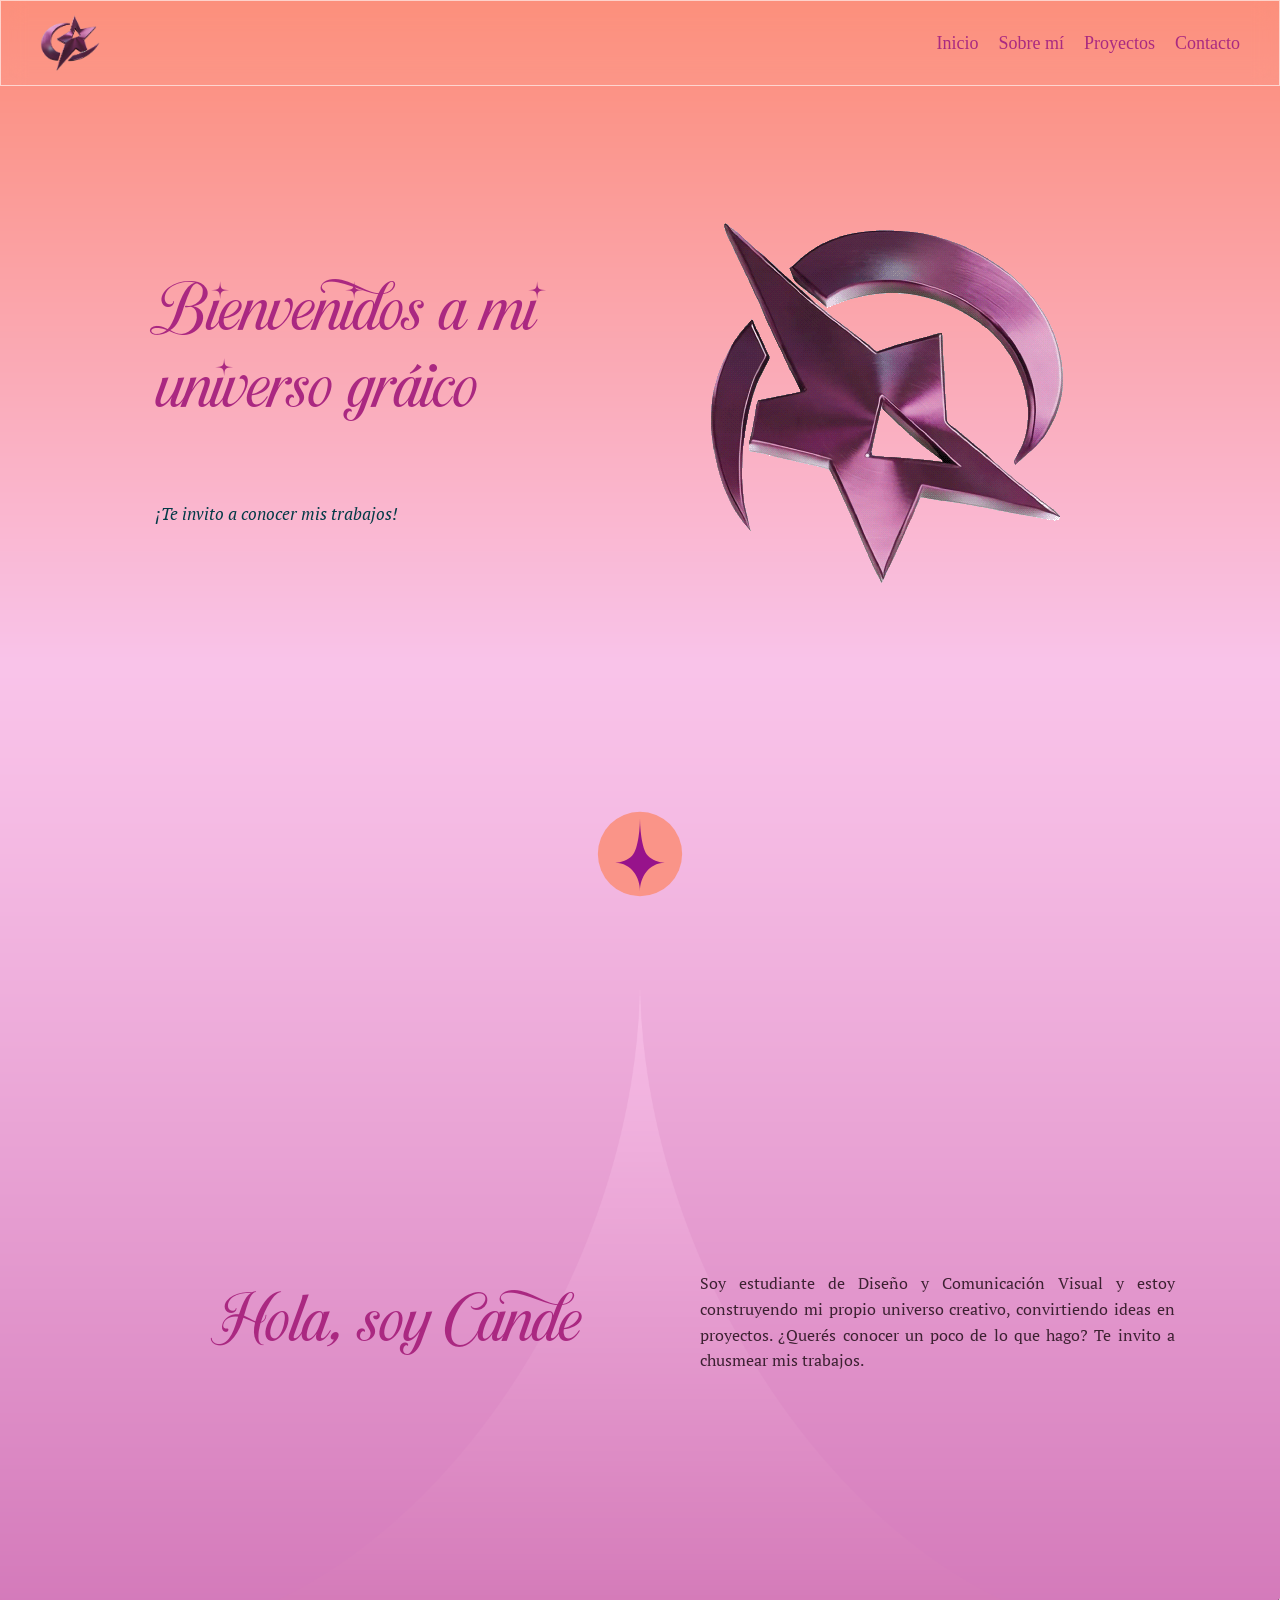
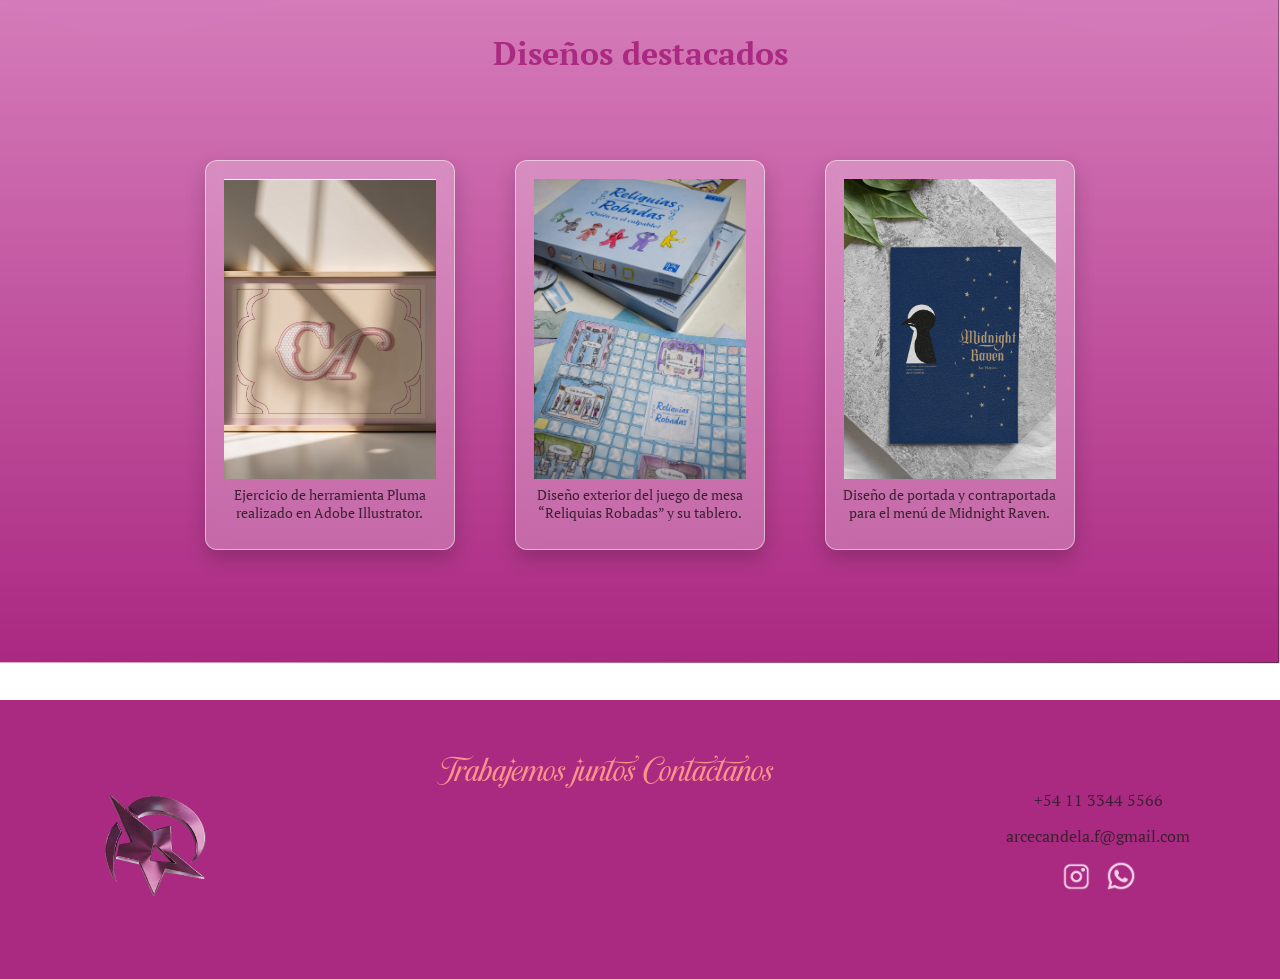
==== index.html @ 1aa8dcd3 "Index terminado, se puso diseños destacado y es a drede que cuando se vea la section de sobre_mi tam" ====
<!DOCTYPE html>
<html lang="es">

<head>
    <meta charset="UTF-8">
    <title>Portfolio | Cande Arce</title>
    <link rel="stylesheet" href="estilos.css">
    <style>
        @import url("https://fonts.googleapis.com/css2?family=PT+Serif:ital,wght@0,400;0,700;1,400;1,700&display=swap");
    </style>
    <link rel="icon" type="image/svg+xml" href="img/favicon.svg">
</head>

<body class="portfolio">
    <header>
        <div class="contenedor">
            <a href="index.html" class="logo">
                <img src="img/logo_metalizado.png" alt="Logo de Cande Arce" width="60px" height="60px">
            </a>

            <nav class="menu">
                <a href="#inicio">Inicio</a>
                <a href="sobre_mi.html">Sobre mí</a>
                <a href="#proyectos">Proyectos</a>
                <a href="#contacto">Contacto</a>
            </nav>
        </div>
    </header>

    <main>
        <section id="inicio">
            <div class="presentacion">
                <div class="texto-presentacion">
                    <h1>Bienvenidos a mi universo gráfico</h1>
                    <h4>¡Te invito a conocer mis trabajos!</h4>
                </div>
                <img src="img/mi_logo.gif" alt="Mi logo animado">
            </div>

            <div class="contenedor-flecha">
                <a href="#sobre-mi" class="enlace-flecha">
                    <img src="img/fecha_para_abajo.svg" alt="Ir a Hola, soy Cande" class="flecha-abajo" width="477px"
                        height="477px">
                </a>
            </div>
        </section>

        <section id="sobre-mi" class="sobre-mi">
            <h1>Hola, soy Cande</h1>
            <p>
                Soy estudiante de Diseño y Comunicación Visual y estoy
                construyendo mi propio universo creativo, convirtiendo
                ideas en proyectos. ¿Querés conocer un poco de lo que
                hago? Te invito a chusmear mis trabajos.
            </p>
        </section>

        <section id="diseño-gráfico">
            <h2>Diseños destacados</h2>

            <div id="contenedor-tarjetas">
                <div class="tarjeta">
                    <div class="tarjeta-contenido">
                        <div class="tarjeta-frente"> <img src="img/trabajo-nodos.png"
                                alt="Trabajo de pluma realizado en Illustrator">
                            <p>Ejercicio de herramienta Pluma realizado en Adobe Illustrator.</p>
                        </div>
                        <div class="tarjeta-dorso"> <img src="img/afiche-tipo2.png" alt="Afiche de Tipografía 2">
                            <p>Afiche desarrollado para la materia Tipografía 2.</p>
                        </div>
                    </div>
                </div>

                <div class="tarjeta">
                    <div class="tarjeta-contenido">
                        <div class="tarjeta-frente"> <img src="img/juego de mesa-afuera.jpeg"
                                alt="Diseño exterior del juego de mesa Reliquias Robadas y su tablero">
                            <p>Diseño exterior del juego de mesa “Reliquias Robadas” y su tablero.</p>
                        </div>
                        <div class="tarjeta-dorso"> <img src="img/juego de mesa-adentro.jpeg"
                                alt="Diseño interior y componentes del juego Reliquias Robadas">
                            <p>Diseño interior y componentes del juego “Reliquias Robadas”.</p>
                        </div>
                    </div>
                </div>

                <div class="tarjeta">
                    <div class="tarjeta-contenido">

                        <div class="tarjeta-frente"> <img src="img/portada-menu.png"
                                alt="Portada y contraportada del menú de Midnight Raven">
                            <p>Diseño de portada y contraportada para el menú de Midnight Raven.</p>
                        </div>
                        <div class="tarjeta-dorso"> <img src="img/contenido-menu.png"
                                alt="Página interior del menú de Midnight Raven">
                            <p>Diseño de página interior para el menú de Midnight Raven.</p>
                        </div>
                    </div>
                </div>
            </div>
        </section>

    </main>

    <footer id="pie-de-pagina">

        <div class="logo-footer">
            <img src="img/mi_logo.gif" alt="Logo de Cande Arce" width="150" height="150">
        </div>

        <div class="titulo-footer">
            <h1>Trabajemos juntos
                Contactanos</h1>
        </div>

        <div class="contacto-footer">
            <p>+54 11 3344 5566</p>
            <p>arcecandela.f@gmail.com</p>

            <div class="redes-footer">
                <img src="img/insta.png" alt="Instagram" width="30" height="30">
                <img src="img/whatsapp.png" alt="WhatsApp" width="30" height="30">
            </div>
        </div>

    </footer>


</body>

</html>
---- estilos.css ----
/*CSS DOCUMENT*/
@charset "UTF-8";

h2 {
    font-family: "PT Serif", serif;
    font-size: 32px;
    font-weight: 700;
    font-style: normal;
    color: #aa2a81;
    text-align: center;
}

h3 {
    font-family: "PT Serif", serif;
    font-size: 24px;
    font-weight: 700;
    font-style: italic;
    color: #FA9488;
    text-align: justify;
}

h4 {
    font-family: "PT Serif", serif;
    font-weight: 400;
    font-style: italic;
    font-size: 17px;
    color: #033a47;
    text-align: justify;
}

p {
    font-family: "PT Serif", serif;
    font-size: 16px;
    font-weight: 400;
    font-style: normal;
    color: #3D2132;
    text-align: justify;
}

li {

    font-family: "PT Serif", serif;
    font-weight: 400;
    font-style: normal;
    font-size: 16px;
    color: #000000;
}

@font-face {
    font-family: "LastChristmas";
    src: url("fuentes/LastChristmas.otf") format("opentype");
    font-weight: 400;
    font-style: normal;
}

h1 {
    color: #AA2881;
    font-family: "LastChristmas", sans-serif;
    font-size: 64px;
    font-style: normal;
    font-weight: 400;
    line-height: normal;
    width: 402px;
    height: 176px;
}

/* =========================================
1. ESTILOS GENERALES
   ========================================= */
/*Se empieza a dar formato al header*/
header {
    position: fixed;
    top: 0;
    left: 0;
    z-index: 1000;

    display: flex;
    justify-content: center;
    align-items: center;
    width: 100%;
    padding: 12px 20px;

    /* Efecto glass */
    backdrop-filter: blur(12px);
    -webkit-backdrop-filter: blur(12px);
    background: #FFFFFF0A;
    border: 1px solid #FFFFFF99;
}

/* Organización del logo y el menú */
header .contenedor {
    display: flex;
    align-items: center;
    justify-content: center;
    gap: 20px;
    width: 100%;
    max-width: 1200px;
    margin: 0 auto;
}

/* Tamaño del logo */
header .logo img {
    display: block;
    object-fit: contain;
}

/* Enlaces del menú */
header .menu {
    display: flex;
    align-items: center;
    gap: 20px;
}

nav {
    display: flex;
    gap: 30px;
}

.menu {
    display: flex;
    gap: 30px;
}

.menu a {
    color: #aa2a81;
    text-decoration: none;
    font-size: 18px;
}

.menu a:hover {
    color: #ffffff;
}

/* Tamaño del logo del encabezado */
.logo img {
    width: 60px;
    height: 60px;
    object-fit: contain;
    display: block;
}

/* Organización del encabezado */
header .contenedor {
    display: flex;
    align-items: center;
    justify-content: space-between;
    width: 100%;
}

/* FOOTER */
#pie-de-pagina {
    display: flex;
    flex-direction: row;
    flex-wrap: wrap;
    justify-content: center;
    align-items: center;
    gap: 182px;
    padding: 30px 40px;
    background-color: #aa2a81;
    box-sizing: border-box;
}

.titulo-footer h1 {
    color: #FA9488;
    text-align: center;
    font-size: 32px;
}

/* LOGO */
.logo-footer {
    display: flex;
    align-items: center;
    justify-content: center;
}

/* TÍTULO Y DERECHOS */
.titulo-footer {
    display: flex;
    flex-direction: column;
    justify-content: center;
    align-items: flex-start;
}

/* CONTACTO */
.contacto-footer {
    display: flex;
    width: 218px;
    flex-direction: column;
    align-items: center;
    gap: 14px;
    margin: 0;
}

.contacto-footer h2,
.contacto-footer p {
    display: flex;
    margin: 0;
}

/* REDES SOCIALES */
.redes-footer {
    display: flex;
    flex-direction: row;
    align-items: center;
    justify-content: center;
    gap: 15px;
}

/* =========================================
ESTILOS DEL CV
   ========================================= */
/*Se empieza a dar formato al main*/
* {
    box-sizing: border-box;
}

html,
body {
    margin: 0;
    padding: 0;
    overflow-x: hidden;
}

body {
    margin: 0;
    background-color: #f9ebeb;

    li {
        list-style: none;
    }

    li::before {
        content: "★ ";
        color: #aa2a81;
    }
}

main {
    display: flex;
    flex-direction: column;
    align-items: center;
    padding-top: 120px;
}

/*sección yo*/
#yo {
    display: flex;
    align-items: center;
    justify-content: center;
    gap: 40px;
    width: 100%;
    max-width: 900px;
    margin: 0 auto;
    padding: 30px;
    box-sizing: border-box;
    flex-wrap: wrap;
}

#yo img {
    max-width: 100%;
    height: auto;
    object-fit: cover;
}

#yo article {
    flex: 1 1 400px;
    max-width: 500px;
}

/*sección fila*/
#formacion p {
    margin-left: 30px;
}

.fila {
    display: flex;
    flex-wrap: wrap;
    justify-content: center;
    align-items: flex-start;
    gap: 60px;
    width: 100%;
    max-width: 900px;
    margin: 0 auto;
    padding: 20px 20px 20px 60px;
    box-sizing: border-box;
}

.fila section {
    width: 100%;
    max-width: 500px;
    flex: 1 1 350px;
}


/* =========================================
ESTILOS DEL INDEX
   ========================================= */

/* Fondo exclusivo del index */
body.portfolio {
    background-image: url("img/fondo_degradado.png");
    background-size: 100% auto;
    background-position: top center;
    background-repeat: no-repeat;
    background-attachment: scroll;
}

/* Como se organiza la presentación */
body.portfolio .presentacion {
    display: flex;
    align-items: center;
    justify-content: center;
    gap: 40px;
}

/* FLECHA HACIA ABAJO */
body.portfolio .contenedor-flecha {
    display: flex;
    justify-content: center;
    align-items: center;
    margin-top: 160px;
    margin-bottom: 40px;
}

body.portfolio .flecha-abajo {
    display: flex;
    width: 92px;
    height: 92px;
    object-fit: contain;
    transition: transform 0.3s ease;
}

body.portfolio .enlace-flecha:hover .flecha-abajo {
    transform: scale(1.2);
}

/* DESPLAZAMIENTO SUAVE */
html {
    scroll-behavior: smooth;
}

/* SEGUNDA SECCIÓN: SOBRE MÍ */
body.portfolio .sobre-mi {
    display: flex;
    width: 100%;
    max-width: 1110px;
    min-height: 85vh;
    box-sizing: border-box;
    flex-direction: row;
    justify-content: center;
    align-items: center;
    gap: 120px;
    padding: 40px 20px;
    margin: 0 auto;
}

/* TÍTULO DE LA SEGUNDA SECCIÓN */
body.portfolio .sobre-mi h1 {
    display: flex;
    width: 100%;
    height: auto;
    justify-content: flex-end;
    margin: 0;
    text-align: right;
}

/* TEXTO DE LA SEGUNDA SECCIÓN */
body.portfolio .sobre-mi p {
    display: flex;
    width: 100%;
    max-width: 600px;
    margin: 0;
    line-height: 1.6;
}


/* SECCIÓN DISEÑO GRÁFICO */
#diseño-gráfico {
    display: flex;
    flex-direction: column;
    align-items: center;
    gap: 20px;
    padding: 0 30px 30px;
    margin-top: -100px;
}

/* contenedor de tarjetas */
#contenedor-tarjetas {
    display: flex;
    justify-content: center;
    gap: 60px;
    padding: 20px;
    margin-bottom: 100px;
}

/* tarjeta */
.tarjeta {
    flex: none;
    width: 250px;
    height: 390px;
    perspective: 1000px;
    margin-top: 20px;
}

/* contenido y giro */
.tarjeta-contenido {
    position: relative;
    width: 100%;
    height: 100%;
    transition: transform 0.6s;
    transform-style: preserve-3d;
}

.tarjeta:hover .tarjeta-contenido {
    transform: rotateY(180deg) scale(1.1);
}

/* frente y dorso */
.tarjeta-frente,
.tarjeta-dorso {
    position: absolute;
    width: 100%;
    height: 100%;
    display: flex;
    flex-direction: column;
    align-items: center;
    padding: 18px;
    box-sizing: border-box;
    background: #FFFFFF40;
    backdrop-filter: blur(10px);
    -webkit-backdrop-filter: blur(10px);
    border: 1px solid #FFFFFF80;
    backface-visibility: hidden;
    box-shadow: 0 8px 20px rgba(0, 0, 0, 0.20);
    border-radius: 12px;
}

.tarjeta-dorso {
    transform: rotateY(180deg);
}

/* imágenes de los trabajos */
.tarjeta-frente img,
.tarjeta-dorso img {
    display: block;
    width: 100%;
    height: 300px;
    object-fit: cover;
}

/* epígrafes */
.tarjeta-frente p,
.tarjeta-dorso p {
    position: absolute;
    bottom: 18px;
    left: 5%;
    display: flex;
    align-items: center;
    justify-content: center;
    width: 90%;
    height: 54px;
    margin: 0;
    text-align: center;
    font-size: 14px;
    line-height: 1.3;
}
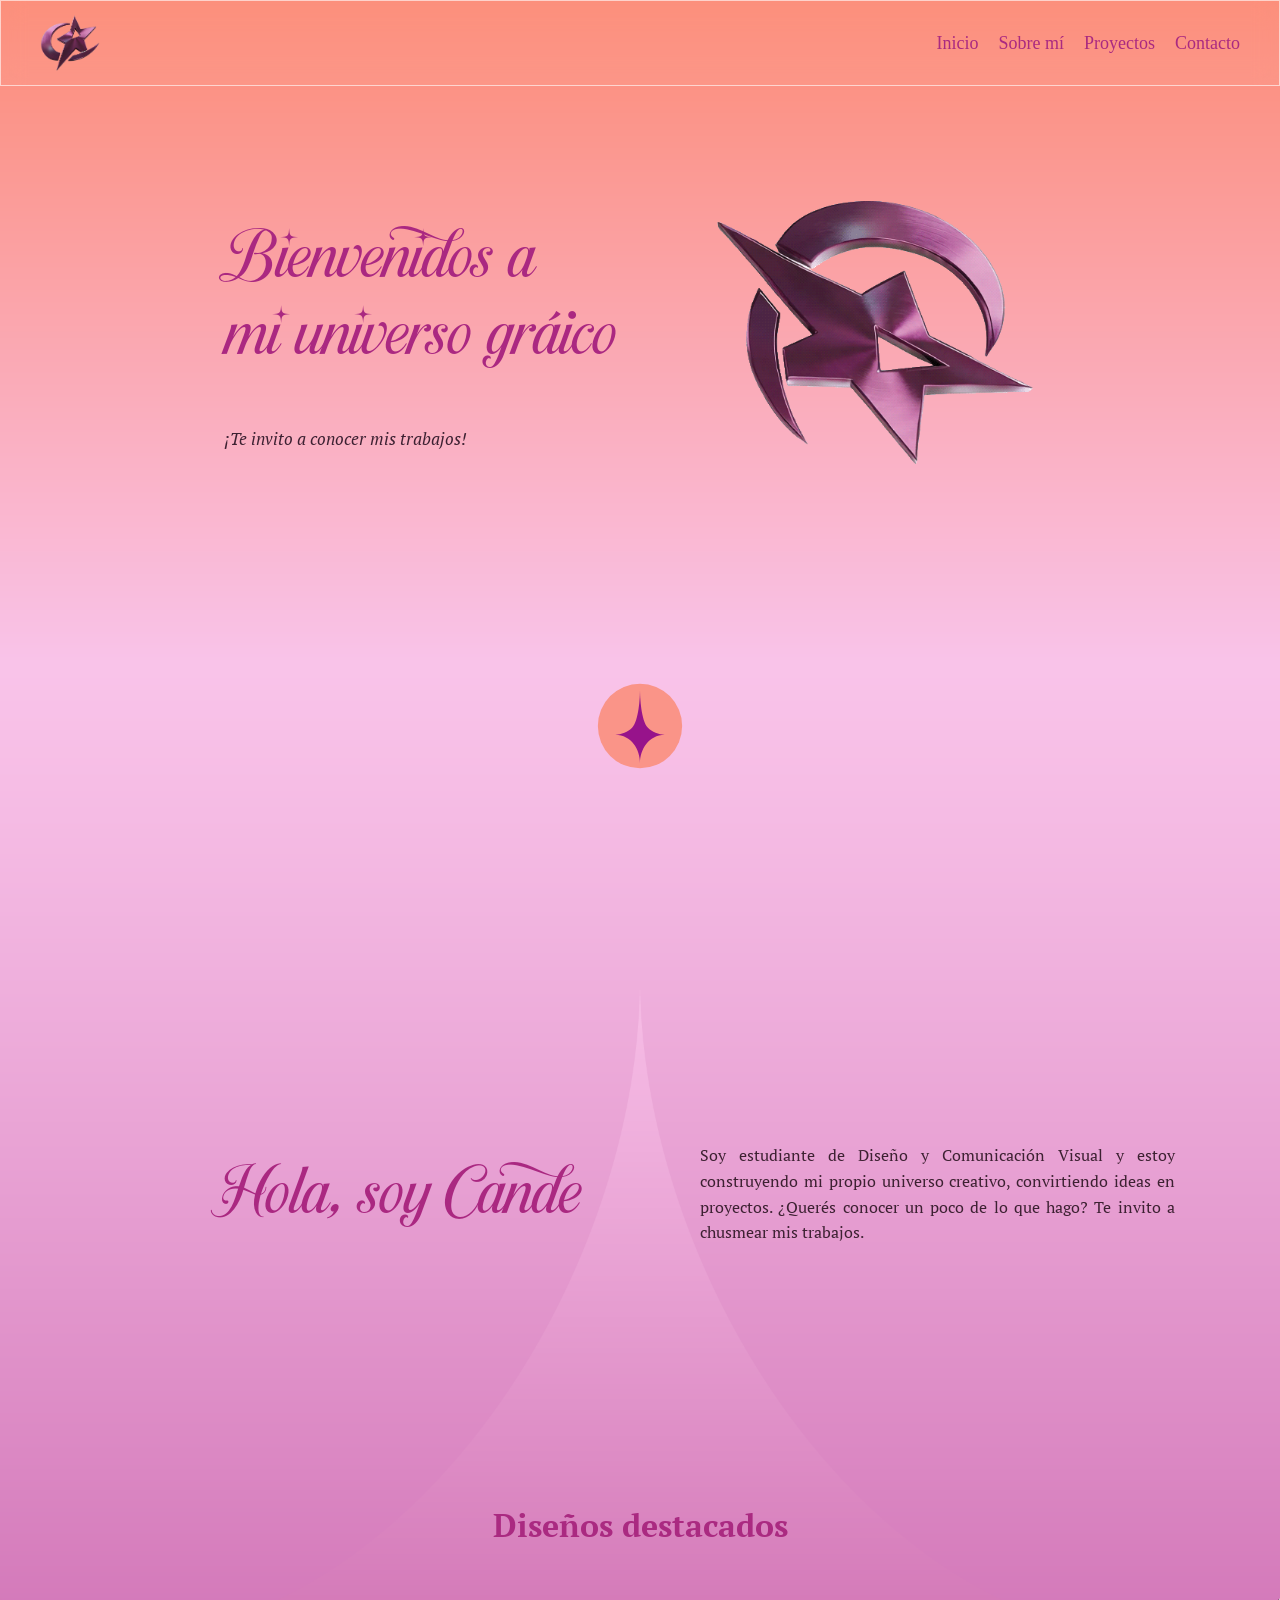
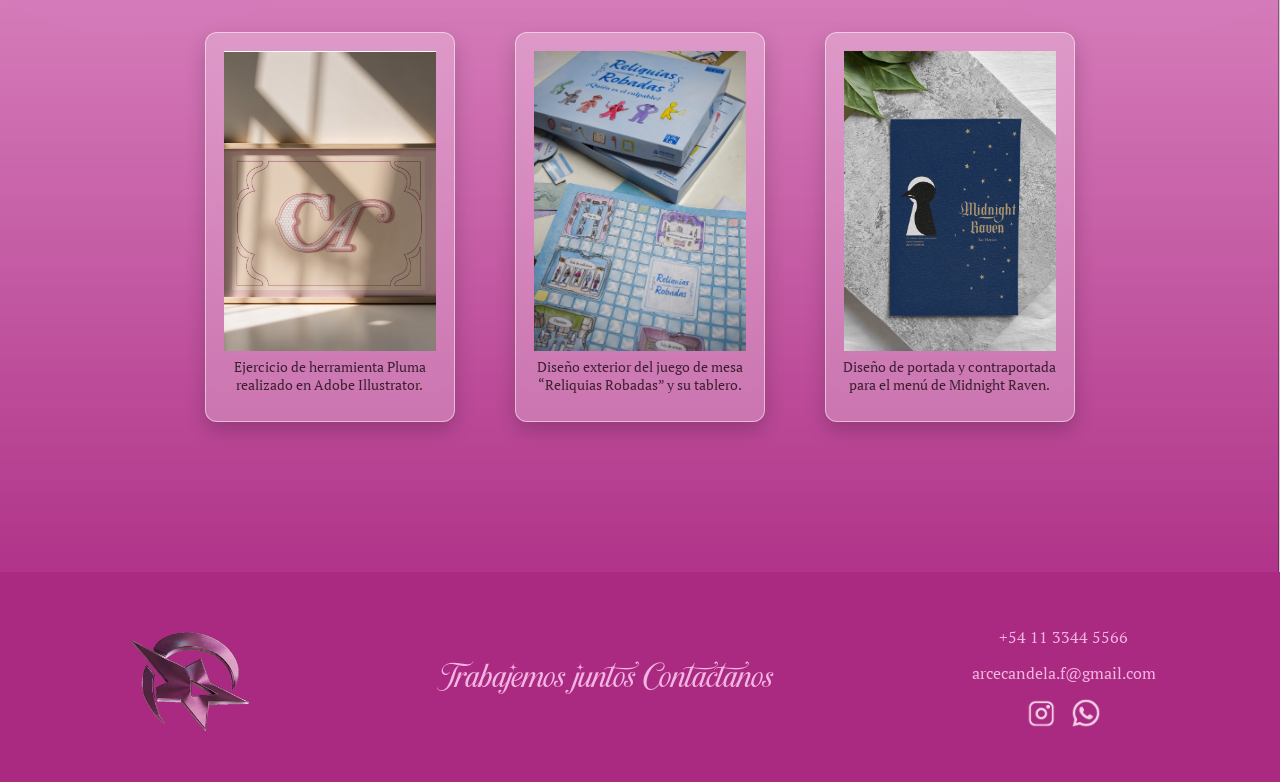
==== commit 6e96e732: "reacomode el codigo, cambie un poco el footer, cambie totalmente el html de sobre mi, comenzando a h" ====
--- a/index.html
+++ b/index.html
@@ -14,16 +14,18 @@
 <body class="portfolio">
     <header>
         <div class="contenedor">
-            <a href="index.html" class="logo">
-                <img src="img/logo_metalizado.png" alt="Logo de Cande Arce" width="60px" height="60px">
+
+            <a href="index.html#inicio" class="logo">
+                <img src="img/logo_metalizado.png" alt="Logo de Cande Arce" width="60" height="60">
             </a>
 
             <nav class="menu">
-                <a href="#inicio">Inicio</a>
+                <a href="index.html#inicio">Inicio</a>
                 <a href="sobre_mi.html">Sobre mí</a>
-                <a href="#proyectos">Proyectos</a>
-                <a href="#contacto">Contacto</a>
+                <a href="proyectos.html">Proyectos</a>
+                <a href="index.html#contacto">Contacto</a>
             </nav>
+
         </div>
     </header>
 
@@ -31,7 +33,7 @@
         <section id="inicio">
             <div class="presentacion">
                 <div class="texto-presentacion">
-                    <h1>Bienvenidos a mi universo gráfico</h1>
+                    <h1>Bienvenidos a<br>mi universo gráfico</h1>
                     <h4>¡Te invito a conocer mis trabajos!</h4>
                 </div>
                 <img src="img/mi_logo.gif" alt="Mi logo animado">
--- a/estilos.css
+++ b/estilos.css
@@ -15,7 +15,7 @@
     font-size: 24px;
     font-weight: 700;
     font-style: italic;
-    color: #FA9488;
+    color: #aa2a81;
     text-align: justify;
 }
 
@@ -24,7 +24,7 @@
     font-weight: 400;
     font-style: italic;
     font-size: 17px;
-    color: #033a47;
+    color: #3D2132;
     text-align: justify;
 }
 
@@ -60,8 +60,6 @@
     font-style: normal;
     font-weight: 400;
     line-height: normal;
-    width: 402px;
-    height: 176px;
 }
 
 /* =========================================
@@ -161,11 +159,15 @@
 }
 
 .titulo-footer h1 {
-    color: #FA9488;
+    color: #F3B5E1;
     text-align: center;
     font-size: 32px;
 }
 
+.contacto-footer p {
+    color: #F3B5E1;
+}
+
 /* LOGO */
 .logo-footer {
     display: flex;
@@ -207,8 +209,18 @@
 }
 
 /* =========================================
-ESTILOS DEL CV
+ESTILOS DEL SOBRE MI
    ========================================= */
+
+/* Fondo exclusivo del sobre mi */
+body.sobre-mi {
+    background-image: url("img/fondo_sobre_mi.png");
+    background-size: 100% auto;
+    background-position: top center;
+    background-repeat: no-repeat;
+    background-attachment: scroll;
+}
+
 /*Se empieza a dar formato al main*/
 * {
     box-sizing: border-box;
@@ -244,16 +256,9 @@
 
 /*sección yo*/
 #yo {
-    display: flex;
-    align-items: center;
-    justify-content: center;
-    gap: 40px;
-    width: 100%;
-    max-width: 900px;
-    margin: 0 auto;
-    padding: 30px;
-    box-sizing: border-box;
-    flex-wrap: wrap;
+    display: inline-flex;
+    align-items: center;
+    gap: 67px;
 }
 
 #yo img {
@@ -262,33 +267,215 @@
     object-fit: cover;
 }
 
-#yo article {
-    flex: 1 1 400px;
-    max-width: 500px;
-}
-
-/*sección fila*/
-#formacion p {
-    margin-left: 30px;
-}
-
-.fila {
+.presentacion {
+    display: flex;
+    width: 524px;
+    flex-direction: column;
+    align-items: flex-start;
+}
+
+/*SECCIÓN CUADRADOS*/
+
+
+/* CONTENEDOR DE LOS CUADRADOS */
+
+.grilla-cv {
     display: flex;
     flex-wrap: wrap;
-    justify-content: center;
-    align-items: flex-start;
-    gap: 60px;
-    width: 100%;
-    max-width: 900px;
-    margin: 0 auto;
-    padding: 20px 20px 20px 60px;
-    box-sizing: border-box;
-}
-
-.fila section {
-    width: 100%;
-    max-width: 500px;
-    flex: 1 1 350px;
+    gap: 26px 52px;
+    width: 926px;
+    max-width: 100%;
+    margin: 190px auto 0;
+    box-sizing: border-box;
+
+}
+
+/* CUATRO CUADRADOS */
+
+#cuadrado-1,
+#cuadrado-2,
+#cuadrado-3,
+#cuadrado-4 {
+    display: flex;
+    flex-direction: column;
+    flex: 0 0 437px;
+    height: 280px;
+    box-sizing: border-box;
+    overflow: hidden;
+    background: #FFFFFF0A;
+    backdrop-filter: blur(12px);
+    -webkit-backdrop-filter: blur(12px);
+    border: 1px solid #FFFFFF99;
+    border-radius: 12px;
+    padding: 22px 21px;
+    align-items: center;
+    justify-content: center;
+}
+
+
+/* DIFERENCIAS DEL CUADRADO 1 */
+
+#cuadrado-1 {
+    padding: 22px 45px 23px 21px;
+    align-items: flex-start;
+    gap: 10px;
+    border-radius: 20px;
+}
+
+/* FORMACIÓN */
+
+.formacion {
+    display: flex;
+    width: 100%;
+    flex-direction: column;
+    align-items: flex-start;
+    gap: 19px;
+}
+
+.texto-formacion {
+    display: flex;
+    flex-direction: column;
+    align-items: flex-start;
+    gap: 23px;
+    align-self: stretch;
+}
+
+.colegio {
+    display: flex;
+    flex-direction: column;
+    align-items: flex-start;
+    gap: 14px;
+    align-self: stretch;
+}
+
+.detalle-colegio {
+    display: flex;
+    padding: 0 20px;
+    flex-direction: column;
+    align-items: flex-start;
+    gap: 14px;
+    align-self: stretch;
+}
+
+.universidad {
+    width: 100%;
+}
+
+.detalle-universidad {
+    display: flex;
+    width: 100%;
+    flex-direction: column;
+    align-items: flex-start;
+    gap: 14px;
+}
+
+/* CONTROL DE ESPACIOS Y TEXTOS PARA TODOS */
+
+#cuadrado-1 h3,
+#cuadrado-1 h4,
+#cuadrado-1 p,
+#cuadrado-2 h3,
+#cuadrado-2 h4,
+#cuadrado-2 p,
+#cuadrado-3 h3,
+#cuadrado-3 h4,
+#cuadrado-3 p,
+#cuadrado-3 ul,
+#cuadrado-3 li,
+#cuadrado-4 h3,
+#cuadrado-4 h4,
+#cuadrado-4 p,
+#cuadrado-4 ul,
+#cuadrado-4 li {
+    margin: 0;
+    padding: 0;
+}
+
+/* TÍTULOS */
+
+#cuadrado-2 h3,
+#cuadrado-3 h3,
+#cuadrado-4 h3 {
+    margin-bottom: 12px;
+}
+
+/* SUBTÍTULOS */
+
+#cuadrado-3 h4,
+#cuadrado-4 h4 {
+    margin-bottom: 8px;
+    font-size: 0.95rem;
+}
+
+/* LISTAS */
+
+#cuadrado-3 ul,
+#cuadrado-4 ul {
+    padding-left: 18px;
+}
+
+#cuadrado-3 li,
+#cuadrado-4 li {
+    margin-bottom: 5px;
+    font-size: 0.88rem;
+    line-height: 1.3;
+}
+
+
+
+/* SECCIÓN DE HOBBIES */
+body.sobre-mi #hobbies h3 {
+    text-align: center;
+}
+body.sobre-mi #hobbies {
+    width: 100%;
+    max-width: 1100px;
+    padding: 0 20px;
+    box-sizing: border-box; 
+    margin-top: 150px;
+    margin-bottom: 200px;
+}
+
+body.sobre-mi #hobbies .contenedor-hobbies {
+    display: flex;
+    flex-direction: row;
+    justify-content: center;
+    align-items: stretch;
+    gap: 40px;
+    flex-wrap: wrap;
+}
+
+body.sobre-mi #hobbies .lectura,
+body.sobre-mi #hobbies .musica,
+body.sobre-mi #hobbies .cine {
+    display: flex;
+    flex-direction: column;
+    align-items: center;
+    justify-content: center;
+    gap: 15px;
+    width: 250px;
+    min-height: 220px;
+    padding: 20px;
+    box-sizing: border-box;
+    background: rgba(255, 255, 255, 0.10);
+    border: 1px solid rgba(255, 255, 255, 0.5);
+    border-radius: 15px;
+    box-shadow: 0 8px 20px rgba(0, 0, 0, 0.10);
+    padding: 20px;
+}
+
+
+body.sobre-mi #hobbies p {
+    margin: 0;
+    text-align: center;
+}
+
+body.sobre-mi #hobbies iframe {
+    display: block;
+    width: 100%;
+    border: none;
+    border-radius: 12px;
+    box-sizing: border-box;
 }
 
 
@@ -306,12 +493,26 @@
 }
 
 /* Como se organiza la presentación */
+
 body.portfolio .presentacion {
     display: flex;
+    flex-direction: row;
     align-items: center;
     justify-content: center;
     gap: 40px;
-}
+    width: 100%;
+}
+
+body.portfolio .texto-presentacion {
+    flex: 0 1 auto;
+}
+
+body.portfolio .presentacion img {
+    width: 400px;
+    height: auto;
+    flex: 0 0 auto;
+}
+
 
 /* FLECHA HACIA ABAJO */
 body.portfolio .contenedor-flecha {
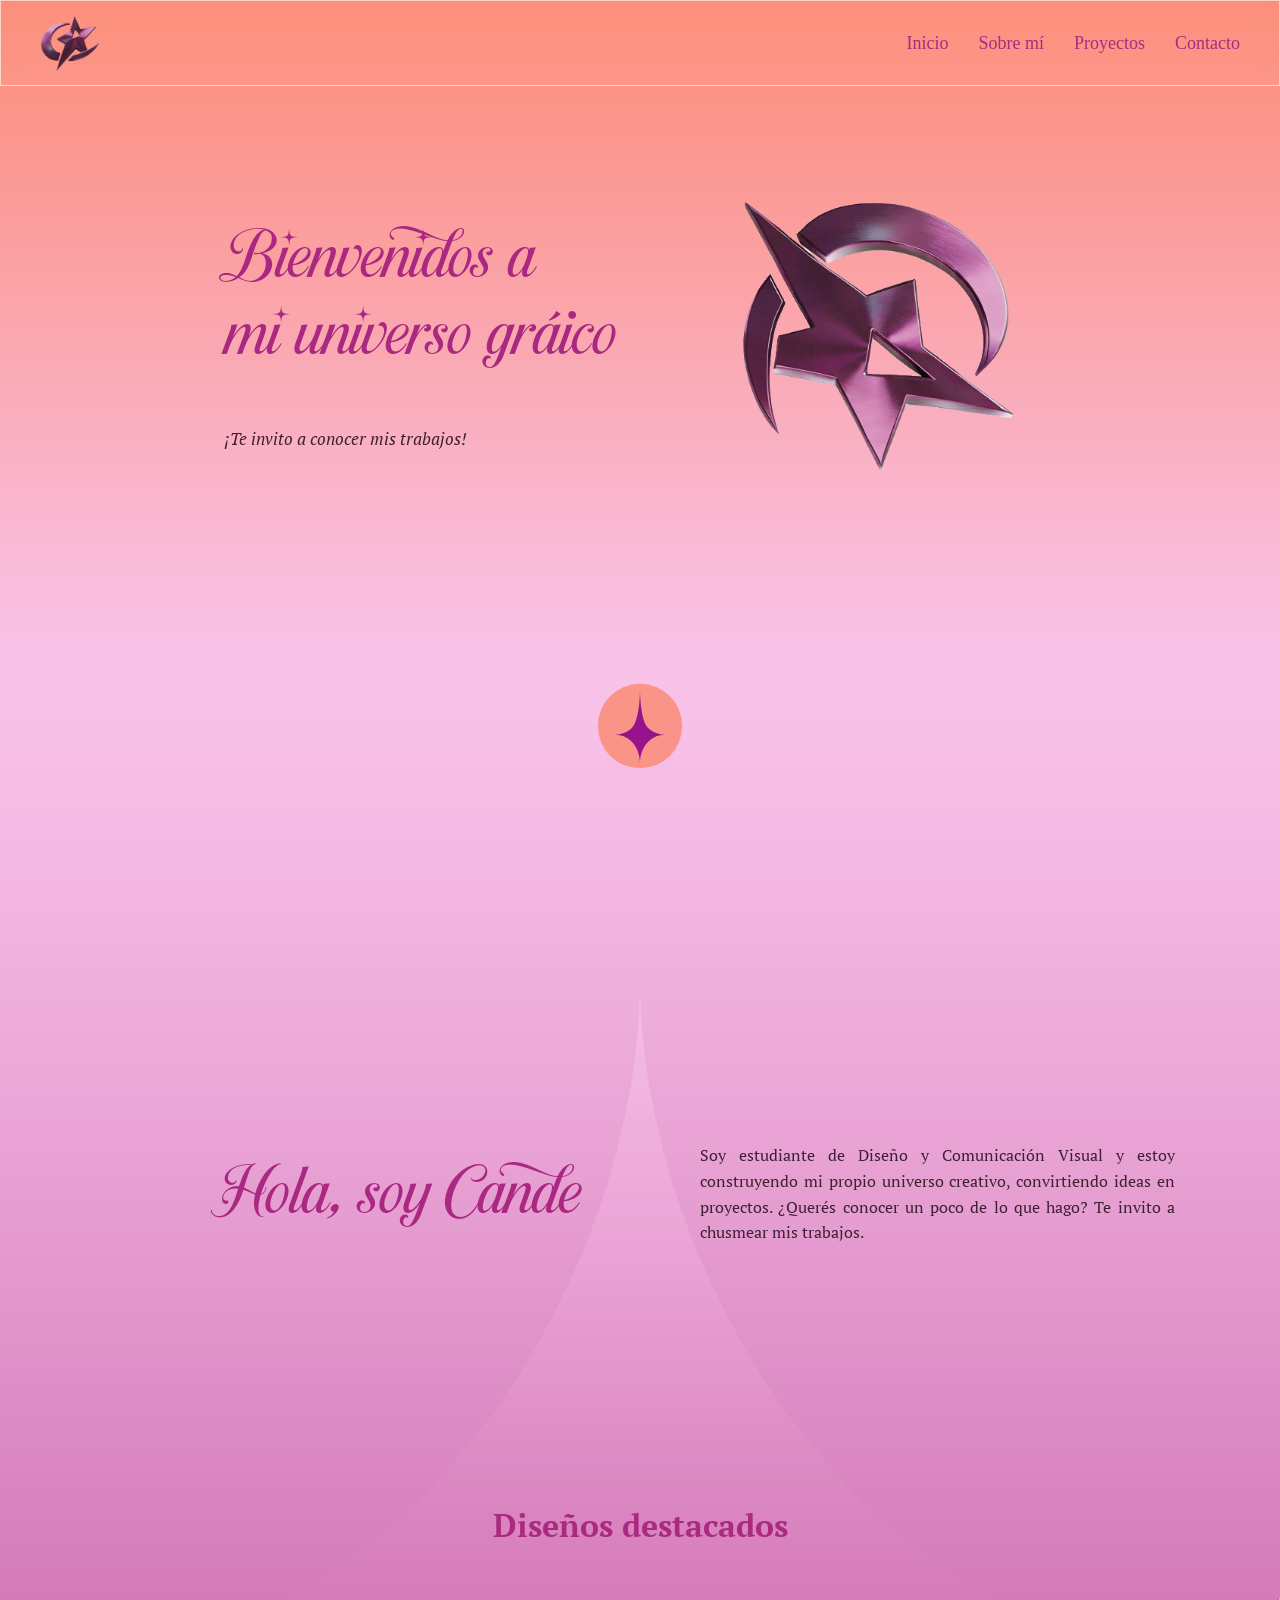
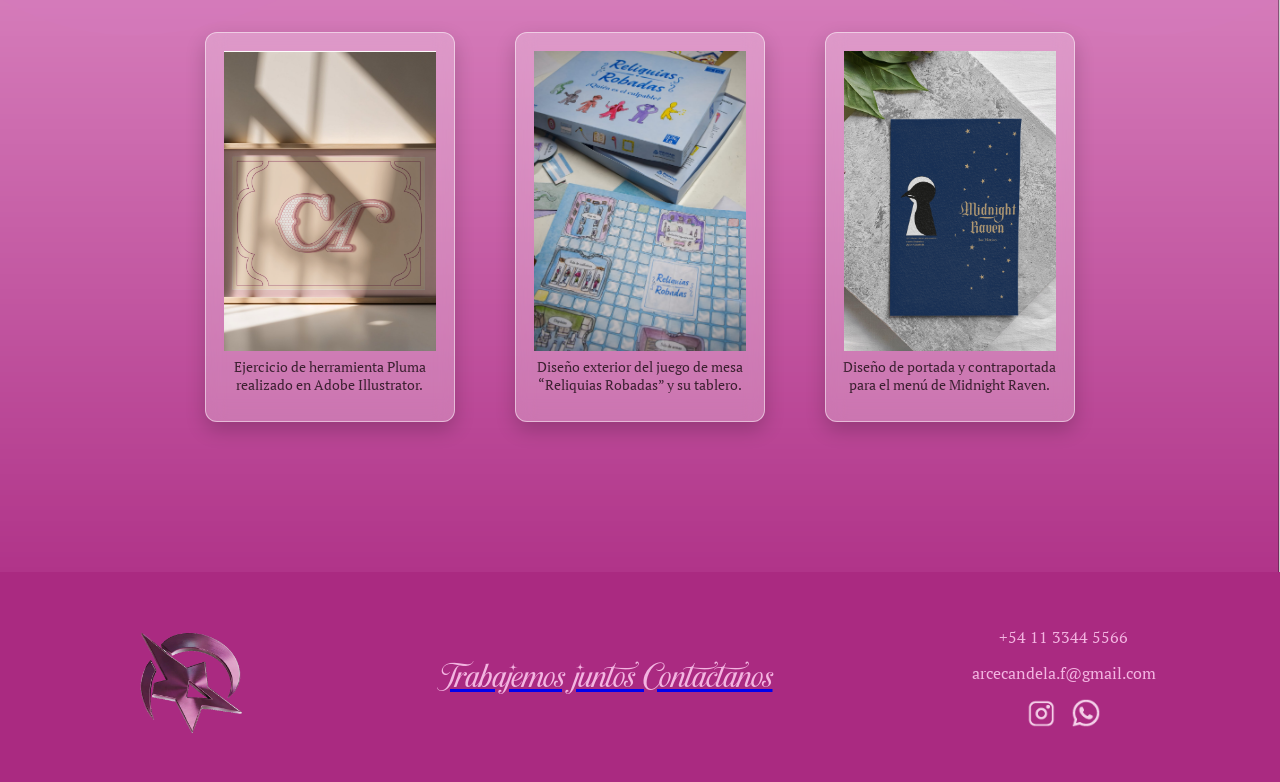
==== commit d17dc4d4: "Cree contactos.html, en general ya esta listo, solo me faltaria ver un tema de los textos. Lo ultimo" ====
--- a/index.html
+++ b/index.html
@@ -23,7 +23,7 @@
                 <a href="index.html#inicio">Inicio</a>
                 <a href="sobre_mi.html">Sobre mí</a>
                 <a href="proyectos.html">Proyectos</a>
-                <a href="index.html#contacto">Contacto</a>
+                <a href="contacto.html">Contacto</a>
             </nav>
 
         </div>
@@ -111,8 +111,12 @@
         </div>
 
         <div class="titulo-footer">
-            <h1>Trabajemos juntos
-                Contactanos</h1>
+            <a href="contacto.html">
+                <h1>
+                    Trabajemos juntos
+                    Contactanos
+                </h1>
+            </a>
         </div>
 
         <div class="contacto-footer">
--- a/estilos.css
+++ b/estilos.css
@@ -89,33 +89,30 @@
 header .contenedor {
     display: flex;
     align-items: center;
-    justify-content: center;
+    justify-content: space-between;
     gap: 20px;
     width: 100%;
     max-width: 1200px;
     margin: 0 auto;
 }
 
+nav {
+    display: flex;
+    gap: 30px;
+}
+
 /* Tamaño del logo */
-header .logo img {
+.logo img {
     display: block;
+    width: 60px;
+    height: 60px;
     object-fit: contain;
 }
 
 /* Enlaces del menú */
-header .menu {
-    display: flex;
-    align-items: center;
-    gap: 20px;
-}
-
-nav {
-    display: flex;
-    gap: 30px;
-}
-
 .menu {
     display: flex;
+    align-items: center;
     gap: 30px;
 }
 
@@ -127,14 +124,6 @@
 
 .menu a:hover {
     color: #ffffff;
-}
-
-/* Tamaño del logo del encabezado */
-.logo img {
-    width: 60px;
-    height: 60px;
-    object-fit: contain;
-    display: block;
 }
 
 /* Organización del encabezado */
@@ -234,21 +223,25 @@
 }
 
 body {
-    margin: 0;
     background-color: #f9ebeb;
-
-    li {
-        list-style: none;
-    }
-
-    li::before {
-        content: "★ ";
-        color: #aa2a81;
-    }
+    min-height: 100vh;
+    display: flex;
+    flex-direction: column;
+}
+
+/* Estilos de las listas */
+li {
+    list-style: none;
+}
+
+li::before {
+    content: "★ ";
+    color: #aa2a81;
 }
 
 main {
     display: flex;
+    flex: 1;
     flex-direction: column;
     align-items: center;
     padding-top: 120px;
@@ -427,11 +420,12 @@
 body.sobre-mi #hobbies h3 {
     text-align: center;
 }
+
 body.sobre-mi #hobbies {
     width: 100%;
     max-width: 1100px;
     padding: 0 20px;
-    box-sizing: border-box; 
+    box-sizing: border-box;
     margin-top: 150px;
     margin-bottom: 200px;
 }
@@ -461,7 +455,6 @@
     border: 1px solid rgba(255, 255, 255, 0.5);
     border-radius: 15px;
     box-shadow: 0 8px 20px rgba(0, 0, 0, 0.10);
-    padding: 20px;
 }
 
 
@@ -664,4 +657,191 @@
     text-align: center;
     font-size: 14px;
     line-height: 1.3;
+}
+
+/* =========================================
+ESTILOS DEL CONTACTO
+   ========================================= */
+body.contacto {
+    background-image: url("img/fondo_contacto.png");
+    background-size: 100% auto;
+    background-position: top center;
+    background-repeat: no-repeat;
+    background-attachment: scroll;
+}
+
+#bienvenida {
+    display: inline-flex;
+    flex-direction: column;
+    align-items: flex-start;
+    width: 579px;
+}
+
+
+
+/* CONTENEDOR PRINCIPAL */
+main#contacto {
+    display: flex;
+    flex-direction: row;
+    justify-content: center;
+    align-items: center;
+    gap: 50px;
+
+    max-width: 1200px;
+    margin: 0 auto;
+    padding: 150px 60px;
+    box-sizing: border-box;
+}
+
+/* SECCIÓN DE BIENVENIDA */
+#bienvenida {
+    display: flex;
+    flex-direction: column;
+    justify-content: center;
+    flex: 1;
+    max-width: 500px;
+}
+
+/* SECCIÓN DEL FORMULARIO */
+#contacto #formulario {
+    display: flex;
+    flex-direction: column;
+    flex: 1;
+    min-width: 0;
+}
+
+/* ADAPTACIÓN A PANTALLAS CHICAS */
+@media (max-width: 800px) {
+    main#contacto {
+        flex-direction: column;
+        gap: 30px;
+    }
+
+    #bienvenida,
+    #contacto #formulario {
+        width: 100%;
+        max-width: 524px;
+    }
+}
+
+/* FORMULARIO */
+
+/* CONTENEDOR DEL FORMULARIO */
+#formulario {
+    display: flex;
+    justify-content: center;
+    width: 100%;
+}
+
+/* CAJA DEL FORMULARIO */
+#formulario form {
+    display: flex;
+    flex-direction: column;
+    align-items: flex-start;
+    gap: 15px;
+
+    width: 524px;
+    max-width: 100%;
+    height: 616px;
+    padding: 30px;
+    box-sizing: border-box;
+
+    background: #FFFFFF40;
+    backdrop-filter: blur(10px);
+    -webkit-backdrop-filter: blur(10px);
+    border: 1px solid #FFFFFF80;
+    box-shadow: 0 8px 20px rgba(0, 0, 0, 0.20);
+    border-radius: 12px;
+}
+
+/* ETIQUETAS */
+#formulario label {
+    font-family: "PT Serif", serif;
+    color: #3D2132;
+    font-size: 17px;
+}
+
+/* CAMPOS DE TEXTO */
+#formulario input[type="text"],
+#formulario input[type="email"] {
+    display: flex;
+    width: 100%;
+    padding: 12px;
+    box-sizing: border-box;
+
+    background: rgba(255, 255, 255, 0.55);
+    border: 1px solid rgba(170, 42, 129, 0.35);
+    border-radius: 8px;
+
+    font-family: "PT Serif", serif;
+}
+
+#formulario .campo-mensaje,
+#formulario .campo-archivo {
+    display: flex;
+    flex-direction: column;
+    align-items: flex-start;
+    flex: 1;
+    width: 50%;
+    min-width: 0;
+    gap: 10px;
+}
+
+/* MENSAJE Y ARCHIVO UNO AL LADO DEL OTRO */
+#formulario .mensaje-archivo {
+    display: flex;
+    flex-direction: row;
+    align-items: flex-start;
+    gap: 15px;
+    width: 100%;
+}
+
+
+/* ÁREA PARA ESCRIBIR EL MENSAJE */
+#formulario textarea {
+    display: flex;
+    width: 100%;
+    min-height: 150px;
+    padding: 12px;
+    box-sizing: border-box;
+
+    background: rgba(255, 255, 255, 0.55);
+    border: 1px solid rgba(170, 42, 129, 0.35);
+    border-radius: 8px;
+
+    font-family: "PT Serif", serif;
+    font-size: 15px;
+    color: #3D2132;
+    resize: vertical;
+}
+
+/* BOTÓN PARA ADJUNTAR ARCHIVO */
+#formulario input[type="file"] {
+    display: flex;
+    width: 100%;
+    max-width: 100%;
+    font-family: "PT Serif", serif;
+    font-size: 12px;
+}
+
+/* BOTÓN ENVIAR */
+#formulario input[type="submit"] {
+    display: flex;
+    align-self: Center;
+    padding: 12px 30px;
+
+    border: none;
+    border-radius: 25px;
+    background: #FA9488;
+    color: #aa2a81;
+
+    font-family: "PT Serif", serif;
+    font-size: 16px;
+    cursor: pointer;
+    transition: background 0.3s ease;
+}
+
+/* EFECTO AL PASAR EL CURSOR */
+#formulario input[type="submit"]:hover {
+    background: #aa2a81;
 }
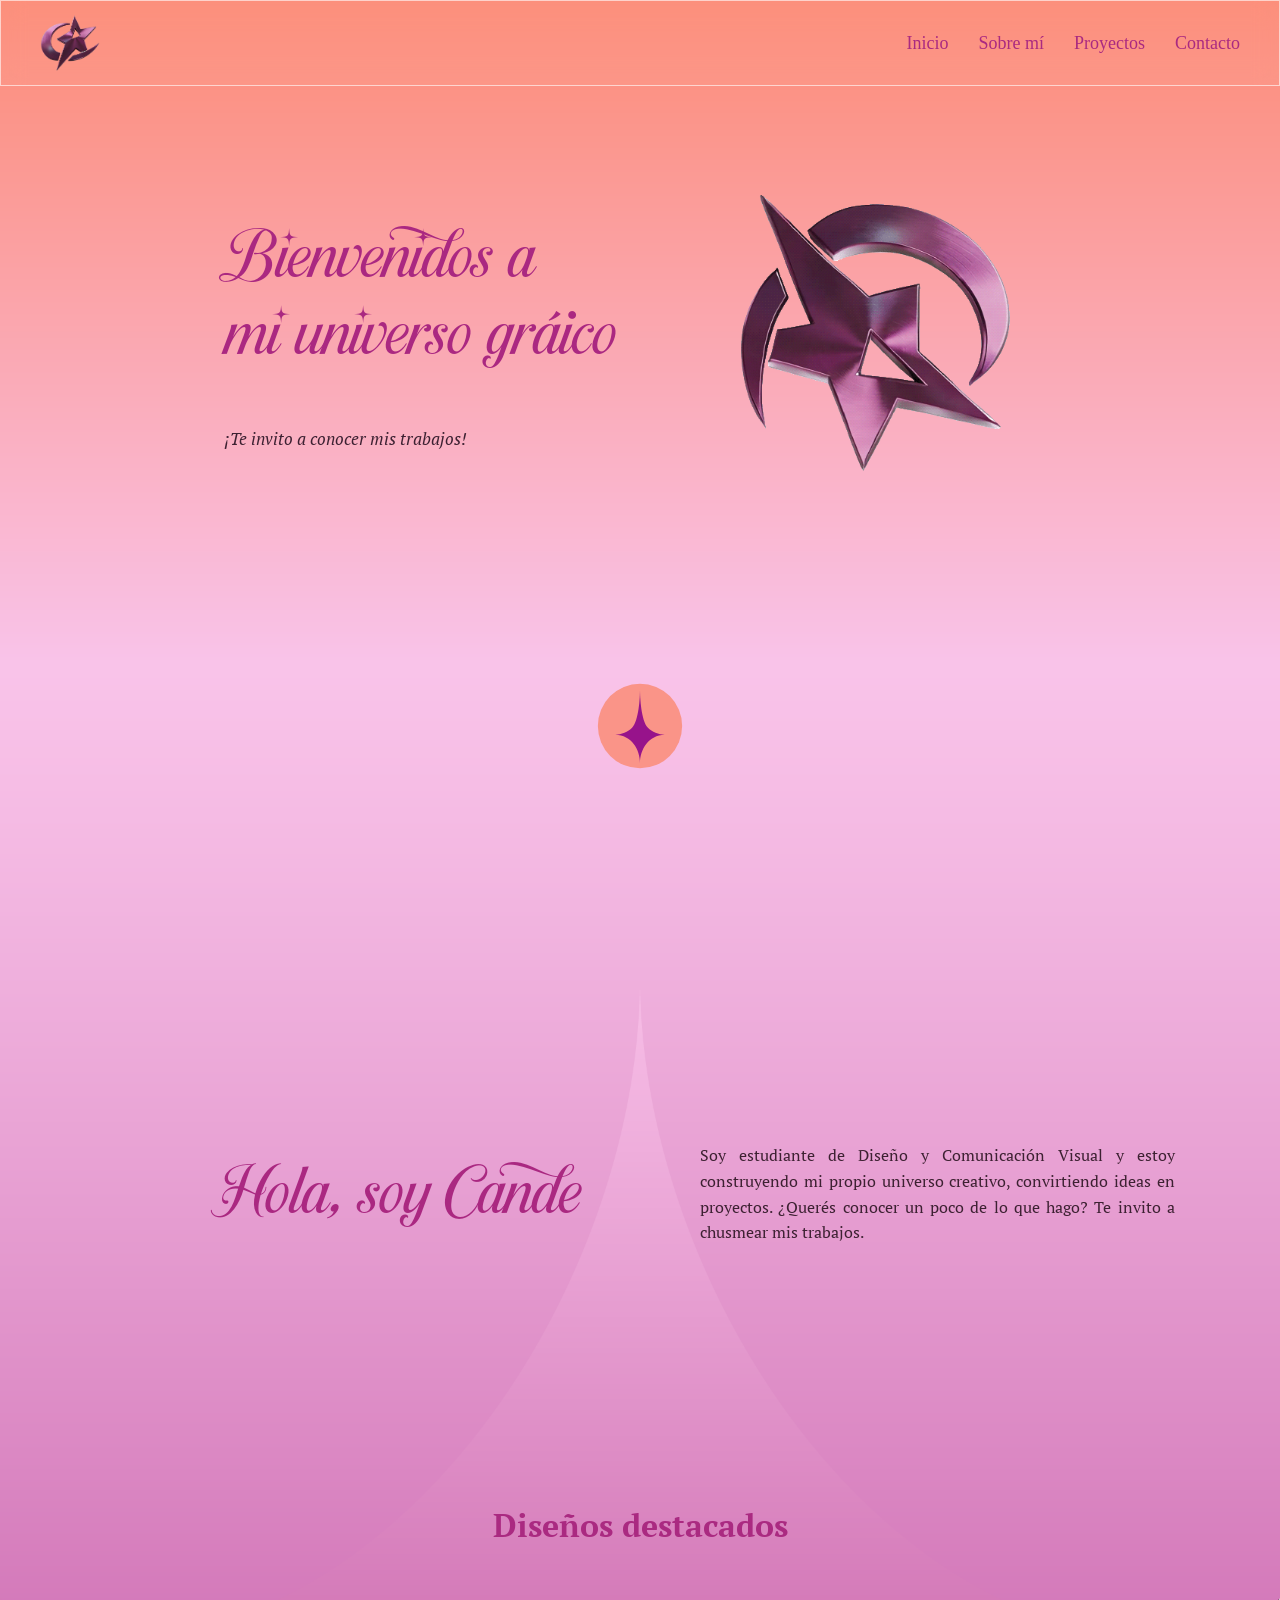
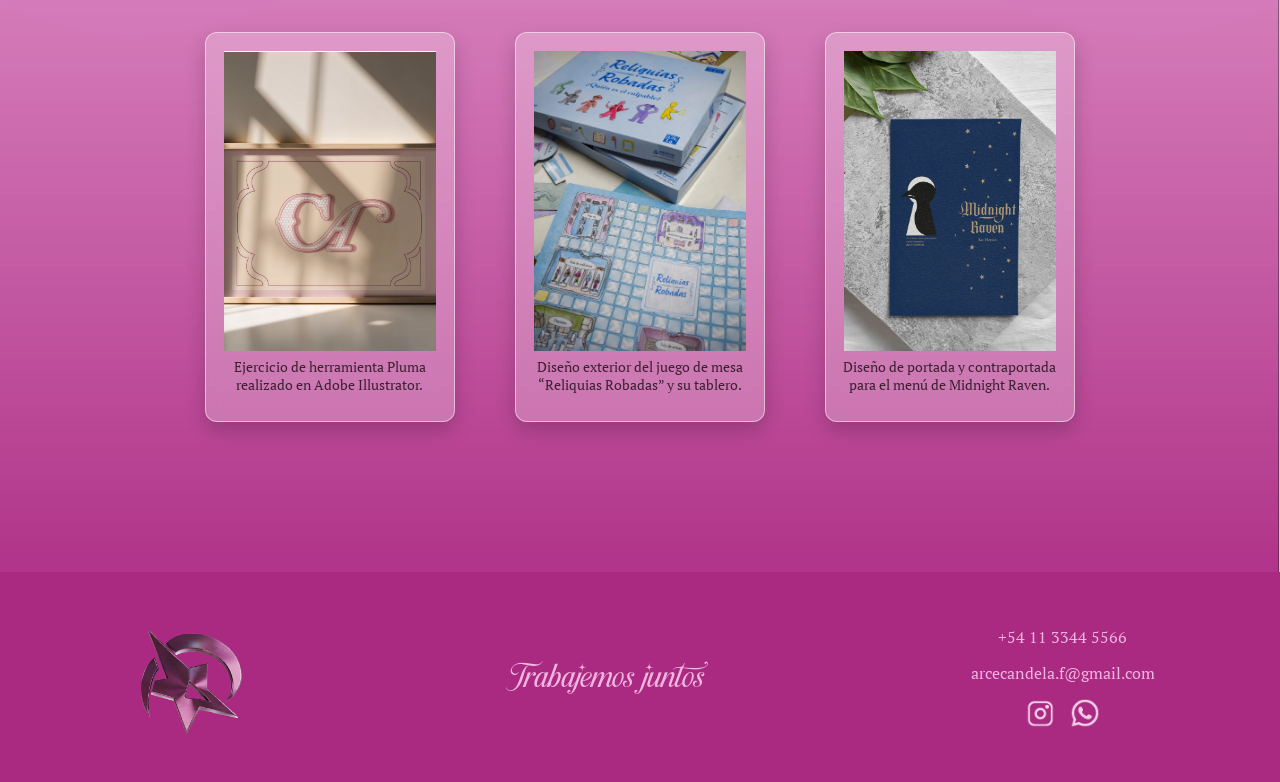
==== commit f26438fe: "pre entrega" ====
--- a/index.html
+++ b/index.html
@@ -112,10 +112,7 @@
 
         <div class="titulo-footer">
             <a href="contacto.html">
-                <h1>
-                    Trabajemos juntos
-                    Contactanos
-                </h1>
+                <h1>Trabajemos juntos</h1>
             </a>
         </div>
 
--- a/estilos.css
+++ b/estilos.css
@@ -141,7 +141,7 @@
     flex-wrap: wrap;
     justify-content: center;
     align-items: center;
-    gap: 182px;
+    gap: 250px;
     padding: 30px 40px;
     background-color: #aa2a81;
     box-sizing: border-box;
@@ -197,11 +197,18 @@
     gap: 15px;
 }
 
+/* LOS ENLACES HEREDAN EL ESTILO DEL TEXTO */
+a {
+    color: inherit;
+    font: inherit;
+    text-decoration: none;
+}
 /* =========================================
 ESTILOS DEL SOBRE MI
    ========================================= */
 
-/* Fondo exclusivo del sobre mi */
+
+/* FONDO EXCLUSIVO DE SOBRE MÍ */
 body.sobre-mi {
     background-image: url("img/fondo_sobre_mi.png");
     background-size: 100% auto;
@@ -210,7 +217,7 @@
     background-attachment: scroll;
 }
 
-/*Se empieza a dar formato al main*/
+/* CONFIGURACIÓN GENERAL */
 * {
     box-sizing: border-box;
 }
@@ -229,7 +236,7 @@
     flex-direction: column;
 }
 
-/* Estilos de las listas */
+/* LISTAS */
 li {
     list-style: none;
 }
@@ -239,6 +246,7 @@
     color: #aa2a81;
 }
 
+/* CONTENIDO PRINCIPAL */
 main {
     display: flex;
     flex: 1;
@@ -247,7 +255,7 @@
     padding-top: 120px;
 }
 
-/*sección yo*/
+/* SECCIÓN YO */
 #yo {
     display: inline-flex;
     align-items: center;
@@ -267,11 +275,7 @@
     align-items: flex-start;
 }
 
-/*SECCIÓN CUADRADOS*/
-
-
 /* CONTENEDOR DE LOS CUADRADOS */
-
 .grilla-cv {
     display: flex;
     flex-wrap: wrap;
@@ -279,12 +283,9 @@
     width: 926px;
     max-width: 100%;
     margin: 190px auto 0;
-    box-sizing: border-box;
-
-}
-
-/* CUATRO CUADRADOS */
-
+}
+
+/* ESTILO GENERAL DE LOS CUATRO CUADRADOS */
 #cuadrado-1,
 #cuadrado-2,
 #cuadrado-3,
@@ -293,7 +294,6 @@
     flex-direction: column;
     flex: 0 0 437px;
     height: 280px;
-    box-sizing: border-box;
     overflow: hidden;
     background: #FFFFFF0A;
     backdrop-filter: blur(12px);
@@ -301,69 +301,67 @@
     border: 1px solid #FFFFFF99;
     border-radius: 12px;
     padding: 22px 21px;
-    align-items: center;
-    justify-content: center;
-}
-
+}
+
+/* FORMACIÓN, EXPERIENCIA Y HABILIDADES */
+#cuadrado-1,
+#cuadrado-2,
+#cuadrado-4 {
+    align-items: flex-start;
+    justify-content: flex-start;
+}
 
 /* DIFERENCIAS DEL CUADRADO 1 */
-
 #cuadrado-1 {
     padding: 22px 45px 23px 21px;
-    align-items: flex-start;
     gap: 10px;
     border-radius: 20px;
 }
 
-/* FORMACIÓN */
-
+/* HERRAMIENTAS: CONTENIDO CENTRADO */
+#cuadrado-3 {
+    align-items: center;
+    justify-content: center;
+}
+
+/* FORMACIÓN ACADÉMICA */
 .formacion {
     display: flex;
-    width: 100%;
     flex-direction: column;
     align-items: flex-start;
-    gap: 19px;
-}
-
-.texto-formacion {
+    width: 100%;
+    gap: 12px;
+}
+
+.textos-formacion {
     display: flex;
     flex-direction: column;
     align-items: flex-start;
-    gap: 23px;
-    align-self: stretch;
-}
-
-.colegio {
+    width: 100%;
+    gap: 16px;
+}
+
+.colegio,
+.universidad,
+.detalles-colegio,
+.detalles-universidad {
     display: flex;
     flex-direction: column;
     align-items: flex-start;
-    gap: 14px;
-    align-self: stretch;
-}
-
-.detalle-colegio {
-    display: flex;
-    padding: 0 20px;
-    flex-direction: column;
-    align-items: flex-start;
-    gap: 14px;
-    align-self: stretch;
-}
-
+    width: 100%;
+}
+
+.colegio,
 .universidad {
-    width: 100%;
-}
-
-.detalle-universidad {
-    display: flex;
-    width: 100%;
-    flex-direction: column;
-    align-items: flex-start;
-    gap: 14px;
-}
-
-/* CONTROL DE ESPACIOS Y TEXTOS PARA TODOS */
-
+    gap: 6px;
+}
+
+.detalles-colegio,
+.detalles-universidad {
+    gap: 4px;
+}
+
+/* TEXTOS DE LOS CUATRO CUADRADOS */
 #cuadrado-1 h3,
 #cuadrado-1 h4,
 #cuadrado-1 p,
@@ -373,19 +371,25 @@
 #cuadrado-3 h3,
 #cuadrado-3 h4,
 #cuadrado-3 p,
-#cuadrado-3 ul,
-#cuadrado-3 li,
 #cuadrado-4 h3,
 #cuadrado-4 h4,
 #cuadrado-4 p,
-#cuadrado-4 ul,
-#cuadrado-4 li {
+#cuadrado-2 ul,
+#cuadrado-3 ul,
+#cuadrado-4 ul {
     margin: 0;
     padding: 0;
 }
 
+/* INTERLINEADO DE FORMACIÓN */
+#cuadrado-1 h3,
+#cuadrado-1 h4,
+#cuadrado-1 p {
+    line-height: 1.5;
+    text-align: left;
+}
+
 /* TÍTULOS */
-
 #cuadrado-2 h3,
 #cuadrado-3 h3,
 #cuadrado-4 h3 {
@@ -393,20 +397,20 @@
 }
 
 /* SUBTÍTULOS */
-
 #cuadrado-3 h4,
 #cuadrado-4 h4 {
     margin-bottom: 8px;
     font-size: 0.95rem;
 }
 
-/* LISTAS */
-
-#cuadrado-3 ul,
+/* LISTAS DE EXPERIENCIA Y HABILIDADES */
+#cuadrado-2 ul,
 #cuadrado-4 ul {
     padding-left: 18px;
 }
 
+/* LISTAS DE LOS CUADRADOS */
+#cuadrado-2 li,
 #cuadrado-3 li,
 #cuadrado-4 li {
     margin-bottom: 5px;
@@ -414,20 +418,17 @@
     line-height: 1.3;
 }
 
-
-
 /* SECCIÓN DE HOBBIES */
+body.sobre-mi #hobbies {
+    width: 100%;
+    max-width: 1100px;
+    padding: 0 20px;
+    margin-top: 150px;
+    margin-bottom: 200px;
+}
+
 body.sobre-mi #hobbies h3 {
     text-align: center;
-}
-
-body.sobre-mi #hobbies {
-    width: 100%;
-    max-width: 1100px;
-    padding: 0 20px;
-    box-sizing: border-box;
-    margin-top: 150px;
-    margin-bottom: 200px;
 }
 
 body.sobre-mi #hobbies .contenedor-hobbies {
@@ -439,6 +440,7 @@
     flex-wrap: wrap;
 }
 
+/* TARJETAS DE HOBBIES */
 body.sobre-mi #hobbies .lectura,
 body.sobre-mi #hobbies .musica,
 body.sobre-mi #hobbies .cine {
@@ -450,14 +452,13 @@
     width: 250px;
     min-height: 220px;
     padding: 20px;
-    box-sizing: border-box;
     background: rgba(255, 255, 255, 0.10);
     border: 1px solid rgba(255, 255, 255, 0.5);
     border-radius: 15px;
     box-shadow: 0 8px 20px rgba(0, 0, 0, 0.10);
 }
 
-
+/* TEXTOS Y VIDEOS DE HOBBIES */
 body.sobre-mi #hobbies p {
     margin: 0;
     text-align: center;
@@ -468,8 +469,8 @@
     width: 100%;
     border: none;
     border-radius: 12px;
-    box-sizing: border-box;
-}
+}
+
 
 
 /* =========================================
@@ -657,6 +658,176 @@
     text-align: center;
     font-size: 14px;
     line-height: 1.3;
+}
+
+/* =========================================
+ESTILOS DEL PROYECTOS
+   ========================================= */
+body.proyectos {
+    background-image: url("img/Fondo-proyectos.png");
+    background-size: 100% auto;
+    background-position: top center;
+    background-repeat: no-repeat;
+    background-attachment: scroll;
+}
+#proyectos {
+    display: flex;
+    flex-direction: column;
+    align-items: center;
+    padding: 40px 20px;
+    box-sizing: border-box;
+    margin-top: 30px;
+}
+/* GALERÍA DE PROYECTOS */
+.galeria {
+    display: flex;
+    flex-wrap: wrap;
+    justify-content: center;
+    gap: 30px;
+    width: 100%;
+    max-width: 824px;
+    box-sizing: border-box;
+    margin: 0 auto;
+    padding: 40px 20px;
+}
+
+/* TARJETA TIPO POLAROID */
+.polaroid {
+    display: flex;
+    flex-direction: column;
+    align-items: flex-start;
+    flex: 0 0 377px;
+    width: 377px;
+    max-width: 100%;
+    min-height: 489px;
+    box-sizing: border-box;
+    padding: 37px;
+
+    /* Efecto glass */
+    background: rgba(255, 255, 255, 0.10);
+    backdrop-filter: blur(8px);
+    -webkit-backdrop-filter: blur(8px);
+    border: 1px solid rgba(255, 255, 255, 0.25);
+    border-radius: 12px;
+}
+
+/* IMAGEN DEL PROYECTO */
+.imagen-proyecto {
+    position: relative;
+    display: block;
+    width: 303px;
+    height: 303px;
+    max-width: 100%;
+    overflow: hidden;
+    border-radius: 15px;
+}
+
+.imagen-proyecto img {
+    display: block;
+    width: 100%;
+    height: 100%;
+    object-fit: cover;
+    filter: sepia(0.2) saturate(1.5);
+    transition: filter 0.4s ease;
+}
+
+/* FILTRO ROSA */
+.imagen-proyecto::after {
+    content: "";
+    position: absolute;
+    inset: 0;
+    background: rgba(170, 42, 129, 0.6);
+    border-radius: 15px;
+    transition: opacity 0.4s ease;
+    pointer-events: none;
+}
+
+/* EFECTO AL PASAR EL CURSOR */
+.imagen-proyecto:hover::after {
+    opacity: 0;
+}
+.imagen-proyecto:hover img {
+    filter: none;
+}
+.imagen-proyecto:hover .texto-imagen {
+    opacity: 0;
+}
+
+/* TEXTOS DE LA TARJETA */
+.polaroid h2 {
+    margin: 18px 0 4px;
+    color: #AA2881;
+    font-size: 24px;
+}
+.polaroid p {
+    margin: 0 0 18px;
+    color: #3D2132;
+    font-size: 16px;
+}
+
+/* BOTÓN DE BEHANCE */
+.boton-behance {
+    display: inline-block;
+    padding: 10px 18px;
+    border: 1px solid white;
+    background: transparent;
+    color: #3D2132;
+    text-decoration: none;
+    text-align: center;
+    transition: background 0.3s ease, color 0.3s ease;
+    border-radius: 40px;
+}
+.boton-behance:hover {
+    background: white;
+    color: #AA2881;
+}
+
+/* VISOR DE IMAGEN AMPLIADA */
+.visor {
+    display: none;
+    position: fixed;
+    inset: 0;
+    z-index: 2000;
+    box-sizing: border-box;
+    overflow: auto;
+    padding: 40px 20px;
+    background: rgba(20, 10, 20, 0.95);
+    flex-direction: column;
+    align-items: center;
+    justify-content: center;
+    gap: 12px;
+}
+
+.visor:target {
+    display: flex;
+}
+
+.visor img {
+    display: block;
+    max-width: 85vw;
+    max-height: 60vh;
+    object-fit: contain;
+}
+
+.visor h2 {
+    margin: 8px 0 0;
+    color: white;
+    text-align: center;
+}
+
+.visor p {
+    margin: 0;
+    color: white;
+    text-align: center;
+}
+
+.cerrar {
+    position: absolute;
+    top: 15px;
+    right: 25px;
+    color: white;
+    font-size: 40px;
+    text-decoration: none;
 }
 
 /* =========================================
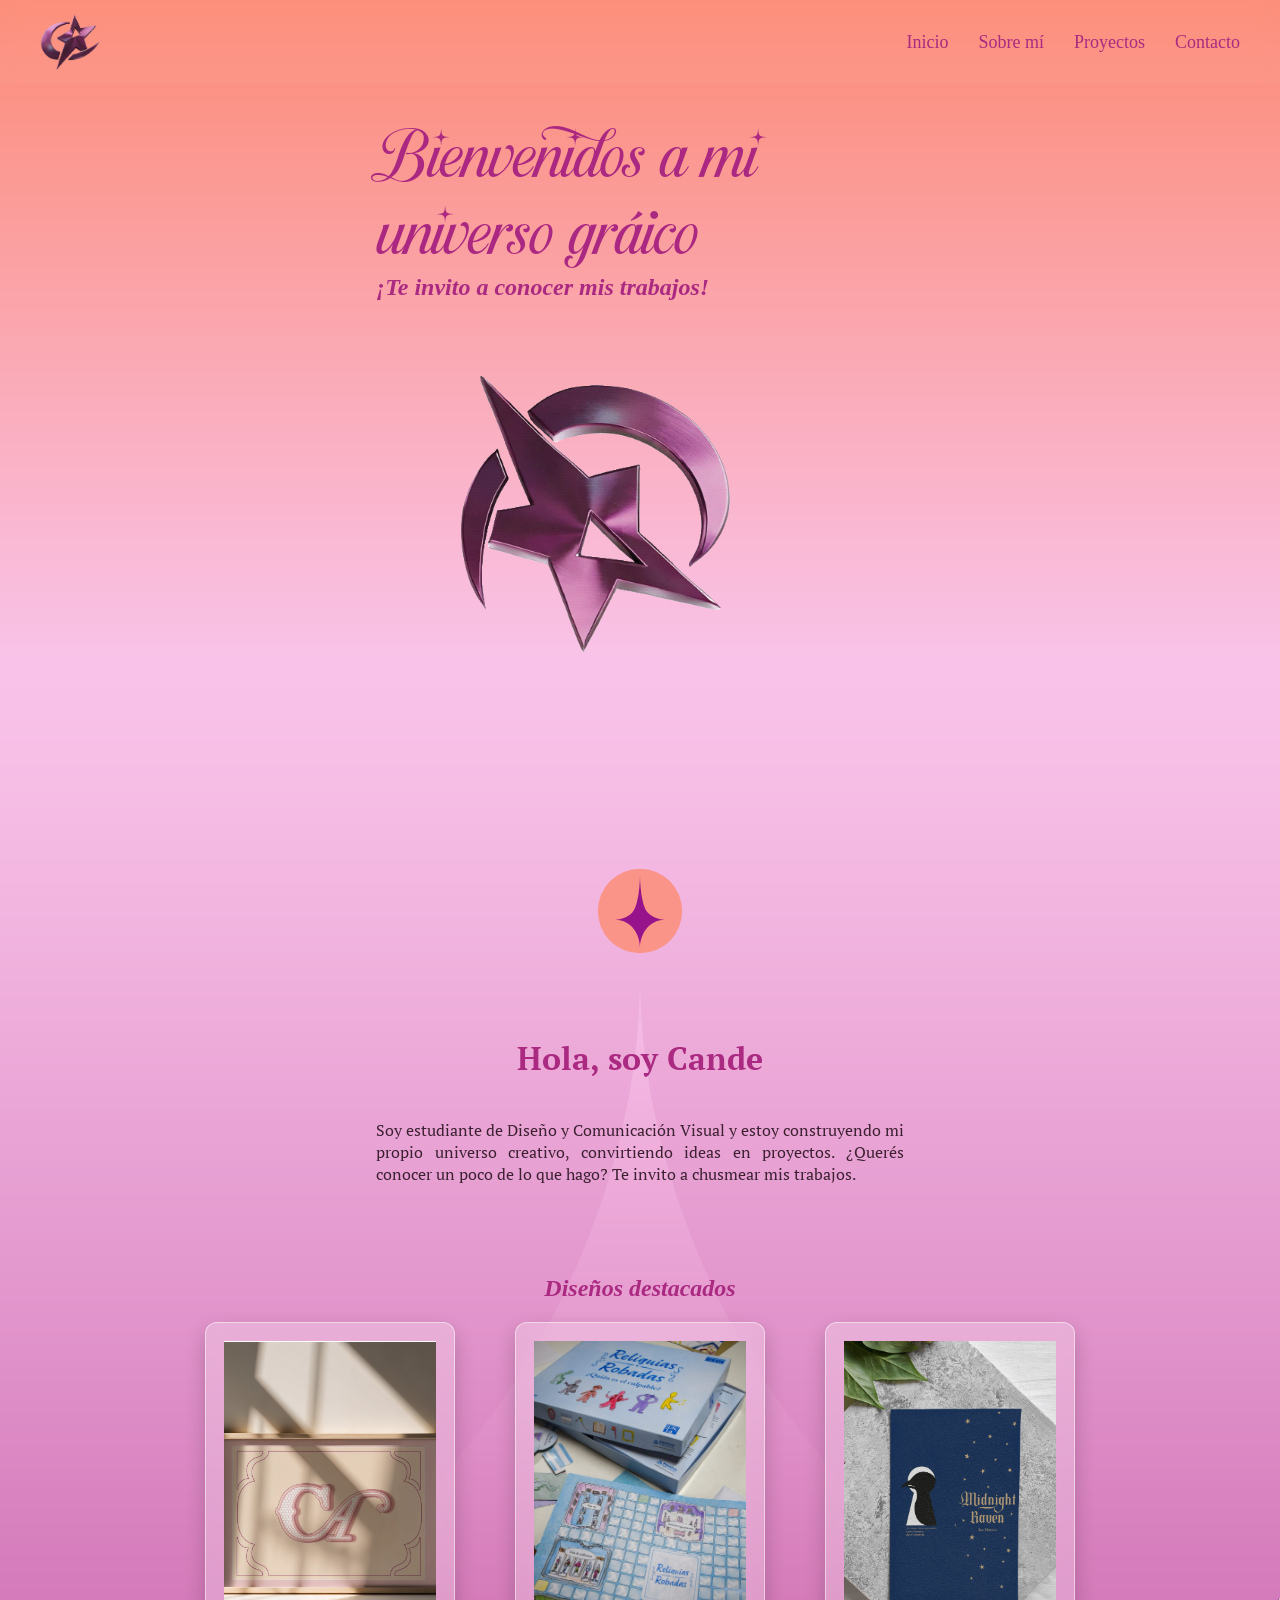
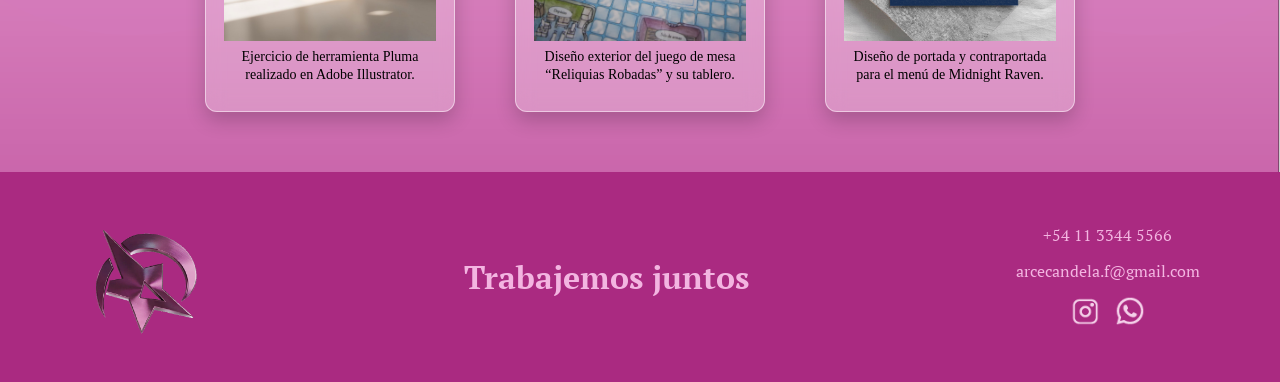
==== commit b9e411f3: "proyecto listo, footer y header listo" ====
--- a/index.html
+++ b/index.html
@@ -3,6 +3,7 @@
 
 <head>
     <meta charset="UTF-8">
+    <meta name="viewport" content="width=device-width, initial-scale=1.0">
     <title>Portfolio | Cande Arce</title>
     <link rel="stylesheet" href="estilos.css">
     <style>
@@ -15,12 +16,12 @@
     <header>
         <div class="contenedor">
 
-            <a href="index.html#inicio" class="logo">
+            <a href="index.html" class="logo">
                 <img src="img/logo_metalizado.png" alt="Logo de Cande Arce" width="60" height="60">
             </a>
 
-            <nav class="menu">
-                <a href="index.html#inicio">Inicio</a>
+            <nav>
+                <a href="index.html">Inicio</a>
                 <a href="sobre_mi.html">Sobre mí</a>
                 <a href="proyectos.html">Proyectos</a>
                 <a href="contacto.html">Contacto</a>
@@ -32,99 +33,140 @@
     <main>
         <section id="inicio">
             <div class="presentacion">
-                <div class="texto-presentacion">
-                    <h1>Bienvenidos a<br>mi universo gráfico</h1>
-                    <h4>¡Te invito a conocer mis trabajos!</h4>
-                </div>
-                <img src="img/mi_logo.gif" alt="Mi logo animado">
+                <hgroup="texto-presentacion">
+                    <h1>Bienvenidos a mi universo gráfico</h1>
+                    <h3>¡Te invito a conocer mis trabajos!</h3>
+                    </hgroup>
+                    <img src="img/mi_logo.gif" alt="Mi logo animado">
             </div>
 
             <div class="contenedor-flecha">
-                <a href="#sobre-mi" class="enlace-flecha">
+                <a href="#sobre-mi-diseñadora" class="enlace-flecha">
                     <img src="img/fecha_para_abajo.svg" alt="Ir a Hola, soy Cande" class="flecha-abajo" width="477px"
                         height="477px">
                 </a>
             </div>
         </section>
 
-        <section id="sobre-mi" class="sobre-mi">
-            <h1>Hola, soy Cande</h1>
-            <p>
-                Soy estudiante de Diseño y Comunicación Visual y estoy
-                construyendo mi propio universo creativo, convirtiendo
-                ideas en proyectos. ¿Querés conocer un poco de lo que
-                hago? Te invito a chusmear mis trabajos.
-            </p>
-        </section>
+        <section id="sobre-mi-diseñadora">
+            <div class="presentacion">
+                <h2>Hola, soy Cande</h2>
+                <p>
+                    Soy estudiante de Diseño y Comunicación Visual y estoy
+                    construyendo mi propio universo creativo, convirtiendo
+                    ideas en proyectos. ¿Querés conocer un poco de lo que
+                    hago? Te invito a chusmear mis trabajos.
+                </p>
+            </div>
 
-        <section id="diseño-gráfico">
-            <h2>Diseños destacados</h2>
 
-            <div id="contenedor-tarjetas">
-                <div class="tarjeta">
-                    <div class="tarjeta-contenido">
-                        <div class="tarjeta-frente"> <img src="img/trabajo-nodos.png"
-                                alt="Trabajo de pluma realizado en Illustrator">
-                            <p>Ejercicio de herramienta Pluma realizado en Adobe Illustrator.</p>
-                        </div>
-                        <div class="tarjeta-dorso"> <img src="img/afiche-tipo2.png" alt="Afiche de Tipografía 2">
-                            <p>Afiche desarrollado para la materia Tipografía 2.</p>
+            <div id="diseños-destacados">
+                <h3>Diseños destacados</h3>
+
+                <div id="contenedor-tarjetas">
+
+                    <div class="tarjeta">
+                        <div class="tarjeta-contenido">
+
+                            <div class="tarjeta-frente">
+                                <figure>
+                                    <img src="img/trabajo-nodos.png" alt="Trabajo de pluma realizado en Illustrator">
+                                    <figcaption>
+                                        Ejercicio de herramienta Pluma realizado en Adobe Illustrator.
+                                    </figcaption>
+                                </figure>
+                            </div>
+
+                            <div class="tarjeta-dorso">
+                                <figure>
+                                    <img src="img/afiche-tipo2.png" alt="Afiche de Tipografía 2">
+                                    <figcaption>
+                                        Afiche desarrollado para la materia Tipografía 2.
+                                    </figcaption>
+                                </figure>
+                            </div>
+
                         </div>
                     </div>
-                </div>
 
-                <div class="tarjeta">
-                    <div class="tarjeta-contenido">
-                        <div class="tarjeta-frente"> <img src="img/juego de mesa-afuera.jpeg"
-                                alt="Diseño exterior del juego de mesa Reliquias Robadas y su tablero">
-                            <p>Diseño exterior del juego de mesa “Reliquias Robadas” y su tablero.</p>
-                        </div>
-                        <div class="tarjeta-dorso"> <img src="img/juego de mesa-adentro.jpeg"
-                                alt="Diseño interior y componentes del juego Reliquias Robadas">
-                            <p>Diseño interior y componentes del juego “Reliquias Robadas”.</p>
+                    <div class="tarjeta">
+                        <div class="tarjeta-contenido">
+
+                            <div class="tarjeta-frente">
+                                <figure>
+                                    <img src="img/juego de mesa-afuera.jpeg"
+                                        alt="Diseño exterior del juego de mesa Reliquias Robadas y su tablero">
+                                    <figcaption>
+                                        Diseño exterior del juego de mesa “Reliquias Robadas” y su tablero.
+                                    </figcaption>
+                                </figure>
+                            </div>
+
+                            <div class="tarjeta-dorso">
+                                <figure>
+                                    <img src="img/juego de mesa-adentro.jpeg"
+                                        alt="Diseño interior y componentes del juego Reliquias Robadas">
+                                    <figcaption>
+                                        Diseño interior y componentes del juego “Reliquias Robadas”.
+                                    </figcaption>
+                                </figure>
+                            </div>
+
                         </div>
                     </div>
-                </div>
 
-                <div class="tarjeta">
-                    <div class="tarjeta-contenido">
+                    <div class="tarjeta">
+                        <div class="tarjeta-contenido">
 
-                        <div class="tarjeta-frente"> <img src="img/portada-menu.png"
-                                alt="Portada y contraportada del menú de Midnight Raven">
-                            <p>Diseño de portada y contraportada para el menú de Midnight Raven.</p>
-                        </div>
-                        <div class="tarjeta-dorso"> <img src="img/contenido-menu.png"
-                                alt="Página interior del menú de Midnight Raven">
-                            <p>Diseño de página interior para el menú de Midnight Raven.</p>
+                            <div class="tarjeta-frente">
+                                <figure>
+                                    <img src="img/portada-menu.png"
+                                        alt="Portada y contraportada del menú de Midnight Raven">
+                                    <figcaption>
+                                        Diseño de portada y contraportada para el menú de Midnight Raven.
+                                    </figcaption>
+                                </figure>
+                            </div>
+
+                            <div class="tarjeta-dorso">
+                                <figure>
+                                    <img src="img/contenido-menu.png" alt="Página interior del menú de Midnight Raven">
+                                    <figcaption>
+                                        Diseño de página interior para el menú de Midnight Raven.
+                                    </figcaption>
+                                </figure>
+                            </div>
+
                         </div>
                     </div>
+
                 </div>
             </div>
+
         </section>
-
     </main>
 
     <footer id="pie-de-pagina">
+        <img src="img/mi_logo.gif" alt="Logo de Cande Arce" width="150" height="150">
 
-        <div class="logo-footer">
-            <img src="img/mi_logo.gif" alt="Logo de Cande Arce" width="150" height="150">
-        </div>
+        <a href="contacto.html" class="titulo-footer">
+            <h2>Trabajemos juntos</h2>
+        </a>
 
-        <div class="titulo-footer">
-            <a href="contacto.html">
-                <h1>Trabajemos juntos</h1>
-            </a>
-        </div>
-
-        <div class="contacto-footer">
+        <address class="contacto-footer">
             <p>+54 11 3344 5566</p>
             <p>arcecandela.f@gmail.com</p>
 
             <div class="redes-footer">
-                <img src="img/insta.png" alt="Instagram" width="30" height="30">
-                <img src="img/whatsapp.png" alt="WhatsApp" width="30" height="30">
+                <a href="https://www.instagram.com/candea_18/" target="_blank">
+                    <img src="img/insta.png" alt="Instagram" width="30" height="30">
+                </a>
+
+                <a href="https://wa.me/541133445566" target="_blank">
+                    <img src="img/whatsapp.png" alt="WhatsApp" width="30" height="30">
+                </a>
             </div>
-        </div>
+        </address>
 
     </footer>
 
--- a/estilos.css
+++ b/estilos.css
@@ -1,4 +1,3 @@
-/*CSS DOCUMENT*/
 @charset "UTF-8";
 
 h2 {
@@ -16,7 +15,6 @@
     font-weight: 700;
     font-style: italic;
     color: #aa2a81;
-    text-align: justify;
 }
 
 h4 {
@@ -25,7 +23,6 @@
     font-style: italic;
     font-size: 17px;
     color: #3D2132;
-    text-align: justify;
 }
 
 p {
@@ -57,32 +54,22 @@
     color: #AA2881;
     font-family: "LastChristmas", sans-serif;
     font-size: 64px;
-    font-style: normal;
     font-weight: 400;
-    line-height: normal;
 }
 
 /* =========================================
-1. ESTILOS GENERALES
+ESTILOS GENERALES
    ========================================= */
 /*Se empieza a dar formato al header*/
 header {
     position: fixed;
-    top: 0;
-    left: 0;
     z-index: 1000;
-
-    display: flex;
-    justify-content: center;
-    align-items: center;
     width: 100%;
     padding: 12px 20px;
 
     /* Efecto glass */
     backdrop-filter: blur(12px);
-    -webkit-backdrop-filter: blur(12px);
     background: #FFFFFF0A;
-    border: 1px solid #FFFFFF99;
 }
 
 /* Organización del logo y el menú */
@@ -99,39 +86,22 @@
 nav {
     display: flex;
     gap: 30px;
+}
+
+nav a {
+    color: #aa2a81;
+    text-decoration: none;
+    font-size: 18px
+}
+
+nav a:hover {
+    color: #ffffff;
 }
 
 /* Tamaño del logo */
 .logo img {
     display: block;
-    width: 60px;
-    height: 60px;
     object-fit: contain;
-}
-
-/* Enlaces del menú */
-.menu {
-    display: flex;
-    align-items: center;
-    gap: 30px;
-}
-
-.menu a {
-    color: #aa2a81;
-    text-decoration: none;
-    font-size: 18px;
-}
-
-.menu a:hover {
-    color: #ffffff;
-}
-
-/* Organización del encabezado */
-header .contenedor {
-    display: flex;
-    align-items: center;
-    justify-content: space-between;
-    width: 100%;
 }
 
 /* FOOTER */
@@ -144,47 +114,25 @@
     gap: 250px;
     padding: 30px 40px;
     background-color: #aa2a81;
-    box-sizing: border-box;
-}
-
-.titulo-footer h1 {
+}
+
+.titulo-footer h2 {
     color: #F3B5E1;
     text-align: center;
     font-size: 32px;
 }
 
+/* CONTACTO */
+.contacto-footer {
+    display: flex;
+    width: 218px;
+    flex-direction: column;
+    align-items: center;
+    gap: 14px;
+}
+
 .contacto-footer p {
     color: #F3B5E1;
-}
-
-/* LOGO */
-.logo-footer {
-    display: flex;
-    align-items: center;
-    justify-content: center;
-}
-
-/* TÍTULO Y DERECHOS */
-.titulo-footer {
-    display: flex;
-    flex-direction: column;
-    justify-content: center;
-    align-items: flex-start;
-}
-
-/* CONTACTO */
-.contacto-footer {
-    display: flex;
-    width: 218px;
-    flex-direction: column;
-    align-items: center;
-    gap: 14px;
-    margin: 0;
-}
-
-.contacto-footer h2,
-.contacto-footer p {
-    display: flex;
     margin: 0;
 }
 
@@ -203,12 +151,31 @@
     font: inherit;
     text-decoration: none;
 }
+
+* {
+    box-sizing: border-box;
+    margin: 0;
+    padding: 0;
+}
+
+html,
+body {
+    overflow-x: hidden;
+}
+
+li {
+    list-style: none;
+}
+
+li::before {
+    content: "★ ";
+    color: #aa2a81;
+}
+
 /* =========================================
 ESTILOS DEL SOBRE MI
    ========================================= */
 
-
-/* FONDO EXCLUSIVO DE SOBRE MÍ */
 body.sobre-mi {
     background-image: url("img/fondo_sobre_mi.png");
     background-size: 100% auto;
@@ -217,38 +184,10 @@
     background-attachment: scroll;
 }
 
-/* CONFIGURACIÓN GENERAL */
-* {
-    box-sizing: border-box;
-}
-
-html,
-body {
-    margin: 0;
-    padding: 0;
-    overflow-x: hidden;
-}
-
-body {
-    background-color: #f9ebeb;
-    min-height: 100vh;
-    display: flex;
-    flex-direction: column;
-}
-
-/* LISTAS */
-li {
-    list-style: none;
-}
-
-li::before {
-    content: "★ ";
-    color: #aa2a81;
-}
-
 /* CONTENIDO PRINCIPAL */
 main {
     display: flex;
+    /*por algún motivo ninguna de las propiedades de flex son útiles, si las quitamos todo se ve exactamente igual*/
     flex: 1;
     flex-direction: column;
     align-items: center;
@@ -257,22 +196,27 @@
 
 /* SECCIÓN YO */
 #yo {
-    display: inline-flex;
+    display: flex;
     align-items: center;
     gap: 67px;
+    padding: 40px;
+    padding-bottom: 80px;
 }
 
 #yo img {
     max-width: 100%;
     height: auto;
     object-fit: cover;
+    border-radius: 15px;
 }
 
 .presentacion {
     display: flex;
-    width: 524px;
-    flex-direction: column;
-    align-items: flex-start;
+    flex-direction: column;
+    align-items: center;
+    gap: 40px;
+    width: 80%;
+    max-width: 33rem;
 }
 
 /* CONTENEDOR DE LOS CUADRADOS */
@@ -280,9 +224,9 @@
     display: flex;
     flex-wrap: wrap;
     gap: 26px 52px;
-    width: 926px;
-    max-width: 100%;
-    margin: 190px auto 0;
+    width: 100%;
+    max-width: 926px;
+    margin: 100px;
 }
 
 /* ESTILO GENERAL DE LOS CUATRO CUADRADOS */
@@ -294,34 +238,18 @@
     flex-direction: column;
     flex: 0 0 437px;
     height: 280px;
-    overflow: hidden;
     background: #FFFFFF0A;
-    backdrop-filter: blur(12px);
     -webkit-backdrop-filter: blur(12px);
     border: 1px solid #FFFFFF99;
     border-radius: 12px;
     padding: 22px 21px;
 }
 
-/* FORMACIÓN, EXPERIENCIA Y HABILIDADES */
-#cuadrado-1,
-#cuadrado-2,
-#cuadrado-4 {
-    align-items: flex-start;
-    justify-content: flex-start;
-}
-
-/* DIFERENCIAS DEL CUADRADO 1 */
-#cuadrado-1 {
-    padding: 22px 45px 23px 21px;
-    gap: 10px;
-    border-radius: 20px;
-}
-
 /* HERRAMIENTAS: CONTENIDO CENTRADO */
 #cuadrado-3 {
     align-items: center;
     justify-content: center;
+    text-align: center;
 }
 
 /* FORMACIÓN ACADÉMICA */
@@ -331,62 +259,7 @@
     align-items: flex-start;
     width: 100%;
     gap: 12px;
-}
-
-.textos-formacion {
-    display: flex;
-    flex-direction: column;
-    align-items: flex-start;
-    width: 100%;
-    gap: 16px;
-}
-
-.colegio,
-.universidad,
-.detalles-colegio,
-.detalles-universidad {
-    display: flex;
-    flex-direction: column;
-    align-items: flex-start;
-    width: 100%;
-}
-
-.colegio,
-.universidad {
-    gap: 6px;
-}
-
-.detalles-colegio,
-.detalles-universidad {
-    gap: 4px;
-}
-
-/* TEXTOS DE LOS CUATRO CUADRADOS */
-#cuadrado-1 h3,
-#cuadrado-1 h4,
-#cuadrado-1 p,
-#cuadrado-2 h3,
-#cuadrado-2 h4,
-#cuadrado-2 p,
-#cuadrado-3 h3,
-#cuadrado-3 h4,
-#cuadrado-3 p,
-#cuadrado-4 h3,
-#cuadrado-4 h4,
-#cuadrado-4 p,
-#cuadrado-2 ul,
-#cuadrado-3 ul,
-#cuadrado-4 ul {
-    margin: 0;
-    padding: 0;
-}
-
-/* INTERLINEADO DE FORMACIÓN */
-#cuadrado-1 h3,
-#cuadrado-1 h4,
-#cuadrado-1 p {
-    line-height: 1.5;
-    text-align: left;
+    line-height: 1.70;
 }
 
 /* TÍTULOS */
@@ -396,34 +269,19 @@
     margin-bottom: 12px;
 }
 
-/* SUBTÍTULOS */
-#cuadrado-3 h4,
-#cuadrado-4 h4 {
-    margin-bottom: 8px;
-    font-size: 0.95rem;
-}
-
-/* LISTAS DE EXPERIENCIA Y HABILIDADES */
+/* Habilidades personales */
 #cuadrado-2 ul,
 #cuadrado-4 ul {
     padding-left: 18px;
 }
 
-/* LISTAS DE LOS CUADRADOS */
-#cuadrado-2 li,
-#cuadrado-3 li,
-#cuadrado-4 li {
-    margin-bottom: 5px;
-    font-size: 0.88rem;
-    line-height: 1.3;
-}
-
 /* SECCIÓN DE HOBBIES */
 body.sobre-mi #hobbies {
     width: 100%;
     max-width: 1100px;
     padding: 0 20px;
     margin-top: 150px;
+    /*alerta de margins muy grandes, mejor resolvelo con height vh*/
     margin-bottom: 200px;
 }
 
@@ -471,8 +329,6 @@
     border-radius: 12px;
 }
 
-
-
 /* =========================================
 ESTILOS DEL INDEX
    ========================================= */
@@ -480,26 +336,14 @@
 /* Fondo exclusivo del index */
 body.portfolio {
     background-image: url("img/fondo_degradado.png");
+    /*te va a convenir que el gradiente lo manejes por medio de código, esto lo configuras y copias desde figma, así el gradiente se genera desde el código y no se carga como imagen, haciendo esto sólo te preocupás por configurar cada gradiente por separado y el resto de las propiedades no hace falta aplicarlas. por otro lado, para el destello de abajo del index, lo mejor en ese caso es ponerlo como bg en la sección de diseños destacados*/
     background-size: 100% auto;
     background-position: top center;
     background-repeat: no-repeat;
     background-attachment: scroll;
 }
 
-/* Como se organiza la presentación */
-
-body.portfolio .presentacion {
-    display: flex;
-    flex-direction: row;
-    align-items: center;
-    justify-content: center;
-    gap: 40px;
-    width: 100%;
-}
-
-body.portfolio .texto-presentacion {
-    flex: 0 1 auto;
-}
+
 
 body.portfolio .presentacion img {
     width: 400px;
@@ -507,13 +351,13 @@
     flex: 0 0 auto;
 }
 
-
 /* FLECHA HACIA ABAJO */
 body.portfolio .contenedor-flecha {
     display: flex;
     justify-content: center;
     align-items: center;
     margin-top: 160px;
+    /*alerta de margin grande, hay mejores formas de hacerlo*/
     margin-bottom: 40px;
 }
 
@@ -534,73 +378,38 @@
     scroll-behavior: smooth;
 }
 
-/* SEGUNDA SECCIÓN: SOBRE MÍ */
-body.portfolio .sobre-mi {
-    display: flex;
-    width: 100%;
-    max-width: 1110px;
-    min-height: 85vh;
-    box-sizing: border-box;
-    flex-direction: row;
-    justify-content: center;
-    align-items: center;
-    gap: 120px;
+/* SEGUNDA SECCIÓN: SOBRE MÍ DISEÑADORA */
+#sobre-mi-diseñadora {
+    display: flex;
+    flex-direction: column;
+    align-items: center;
+    gap: 70px;
     padding: 40px 20px;
-    margin: 0 auto;
-}
-
-/* TÍTULO DE LA SEGUNDA SECCIÓN */
-body.portfolio .sobre-mi h1 {
-    display: flex;
-    width: 100%;
-    height: auto;
-    justify-content: flex-end;
-    margin: 0;
-    text-align: right;
-}
-
-/* TEXTO DE LA SEGUNDA SECCIÓN */
-body.portfolio .sobre-mi p {
-    display: flex;
-    width: 100%;
-    max-width: 600px;
-    margin: 0;
-    line-height: 1.6;
-}
-
-
-/* SECCIÓN DISEÑO GRÁFICO */
-#diseño-gráfico {
-    display: flex;
-    flex-direction: column;
-    align-items: center;
-    gap: 20px;
-    padding: 0 30px 30px;
-    margin-top: -100px;
-}
-
-/* contenedor de tarjetas */
+}
+
+/* SECCIÓN DISEÑOS DESTACADOS */
+#diseños-destacados {
+    display: flex;
+    flex-direction: column;
+    align-items: center;
+    padding: 20px;
+}
+
+/* CONTENEDOR DE TARJETAS */
 #contenedor-tarjetas {
     display: flex;
-    justify-content: center;
     gap: 60px;
-    padding: 20px;
-    margin-bottom: 100px;
-}
-
-/* tarjeta */
+}
+
+/* TARJETA */
 .tarjeta {
-    flex: none;
     width: 250px;
     height: 390px;
-    perspective: 1000px;
     margin-top: 20px;
 }
 
-/* contenido y giro */
+/* CONTENIDO Y GIRO */
 .tarjeta-contenido {
-    position: relative;
-    width: 100%;
     height: 100%;
     transition: transform 0.6s;
     transform-style: preserve-3d;
@@ -610,31 +419,35 @@
     transform: rotateY(180deg) scale(1.1);
 }
 
-/* frente y dorso */
+/* FRENTE Y DORSO */
 .tarjeta-frente,
 .tarjeta-dorso {
     position: absolute;
-    width: 100%;
     height: 100%;
-    display: flex;
-    flex-direction: column;
-    align-items: center;
     padding: 18px;
-    box-sizing: border-box;
     background: #FFFFFF40;
     backdrop-filter: blur(10px);
-    -webkit-backdrop-filter: blur(10px);
     border: 1px solid #FFFFFF80;
     backface-visibility: hidden;
     box-shadow: 0 8px 20px rgba(0, 0, 0, 0.20);
     border-radius: 12px;
 }
 
+/* DORSO DE LA TARJETA */
 .tarjeta-dorso {
     transform: rotateY(180deg);
 }
 
-/* imágenes de los trabajos */
+/* FIGURE */
+.tarjeta-frente figure,
+.tarjeta-dorso figure {
+    position: relative;
+    width: 100%;
+    height: 100%;
+    margin: 0;
+}
+
+/* IMÁGENES DE LOS TRABAJOS */
 .tarjeta-frente img,
 .tarjeta-dorso img {
     display: block;
@@ -643,22 +456,22 @@
     object-fit: cover;
 }
 
-/* epígrafes */
-.tarjeta-frente p,
-.tarjeta-dorso p {
+/* EPÍGRAFES */
+.tarjeta-frente figcaption,
+.tarjeta-dorso figcaption {
     position: absolute;
-    bottom: 18px;
-    left: 5%;
-    display: flex;
-    align-items: center;
-    justify-content: center;
-    width: 90%;
+    bottom: 0;
+    left: 0;
+    display: flex;
+    align-items: center;
+    justify-content: center;
+    width: 100%;
     height: 54px;
-    margin: 0;
     text-align: center;
     font-size: 14px;
     line-height: 1.3;
 }
+
 
 /* =========================================
 ESTILOS DEL PROYECTOS
@@ -670,14 +483,16 @@
     background-repeat: no-repeat;
     background-attachment: scroll;
 }
+
 #proyectos {
     display: flex;
     flex-direction: column;
     align-items: center;
     padding: 40px 20px;
-    box-sizing: border-box;
     margin-top: 30px;
-}
+    gap: 70px;
+}
+
 /* GALERÍA DE PROYECTOS */
 .galeria {
     display: flex;
@@ -685,9 +500,7 @@
     justify-content: center;
     gap: 30px;
     width: 100%;
-    max-width: 824px;
-    box-sizing: border-box;
-    margin: 0 auto;
+    max-width: 1250px;
     padding: 40px 20px;
 }
 
@@ -700,13 +513,11 @@
     width: 377px;
     max-width: 100%;
     min-height: 489px;
-    box-sizing: border-box;
     padding: 37px;
 
     /* Efecto glass */
     background: rgba(255, 255, 255, 0.10);
     backdrop-filter: blur(8px);
-    -webkit-backdrop-filter: blur(8px);
     border: 1px solid rgba(255, 255, 255, 0.25);
     border-radius: 12px;
 }
@@ -746,9 +557,11 @@
 .imagen-proyecto:hover::after {
     opacity: 0;
 }
+
 .imagen-proyecto:hover img {
     filter: none;
 }
+
 .imagen-proyecto:hover .texto-imagen {
     opacity: 0;
 }
@@ -759,6 +572,7 @@
     color: #AA2881;
     font-size: 24px;
 }
+
 .polaroid p {
     margin: 0 0 18px;
     color: #3D2132;
@@ -777,6 +591,7 @@
     transition: background 0.3s ease, color 0.3s ease;
     border-radius: 40px;
 }
+
 .boton-behance:hover {
     background: white;
     color: #AA2881;
@@ -788,7 +603,6 @@
     position: fixed;
     inset: 0;
     z-index: 2000;
-    box-sizing: border-box;
     overflow: auto;
     padding: 40px 20px;
     background: rgba(20, 10, 20, 0.95);
@@ -848,8 +662,6 @@
     width: 579px;
 }
 
-
-
 /* CONTENEDOR PRINCIPAL */
 main#contacto {
     display: flex;
@@ -861,7 +673,6 @@
     max-width: 1200px;
     margin: 0 auto;
     padding: 150px 60px;
-    box-sizing: border-box;
 }
 
 /* SECCIÓN DE BIENVENIDA */
@@ -871,6 +682,7 @@
     justify-content: center;
     flex: 1;
     max-width: 500px;
+    gap: 70px;
 }
 
 /* SECCIÓN DEL FORMULARIO */
@@ -896,8 +708,6 @@
 }
 
 /* FORMULARIO */
-
-/* CONTENEDOR DEL FORMULARIO */
 #formulario {
     display: flex;
     justify-content: center;
@@ -915,11 +725,9 @@
     max-width: 100%;
     height: 616px;
     padding: 30px;
-    box-sizing: border-box;
 
     background: #FFFFFF40;
     backdrop-filter: blur(10px);
-    -webkit-backdrop-filter: blur(10px);
     border: 1px solid #FFFFFF80;
     box-shadow: 0 8px 20px rgba(0, 0, 0, 0.20);
     border-radius: 12px;
@@ -938,7 +746,6 @@
     display: flex;
     width: 100%;
     padding: 12px;
-    box-sizing: border-box;
 
     background: rgba(255, 255, 255, 0.55);
     border: 1px solid rgba(170, 42, 129, 0.35);
@@ -967,14 +774,13 @@
     width: 100%;
 }
 
-
 /* ÁREA PARA ESCRIBIR EL MENSAJE */
 #formulario textarea {
     display: flex;
     width: 100%;
     min-height: 150px;
     padding: 12px;
-    box-sizing: border-box;
+    ;
 
     background: rgba(255, 255, 255, 0.55);
     border: 1px solid rgba(170, 42, 129, 0.35);
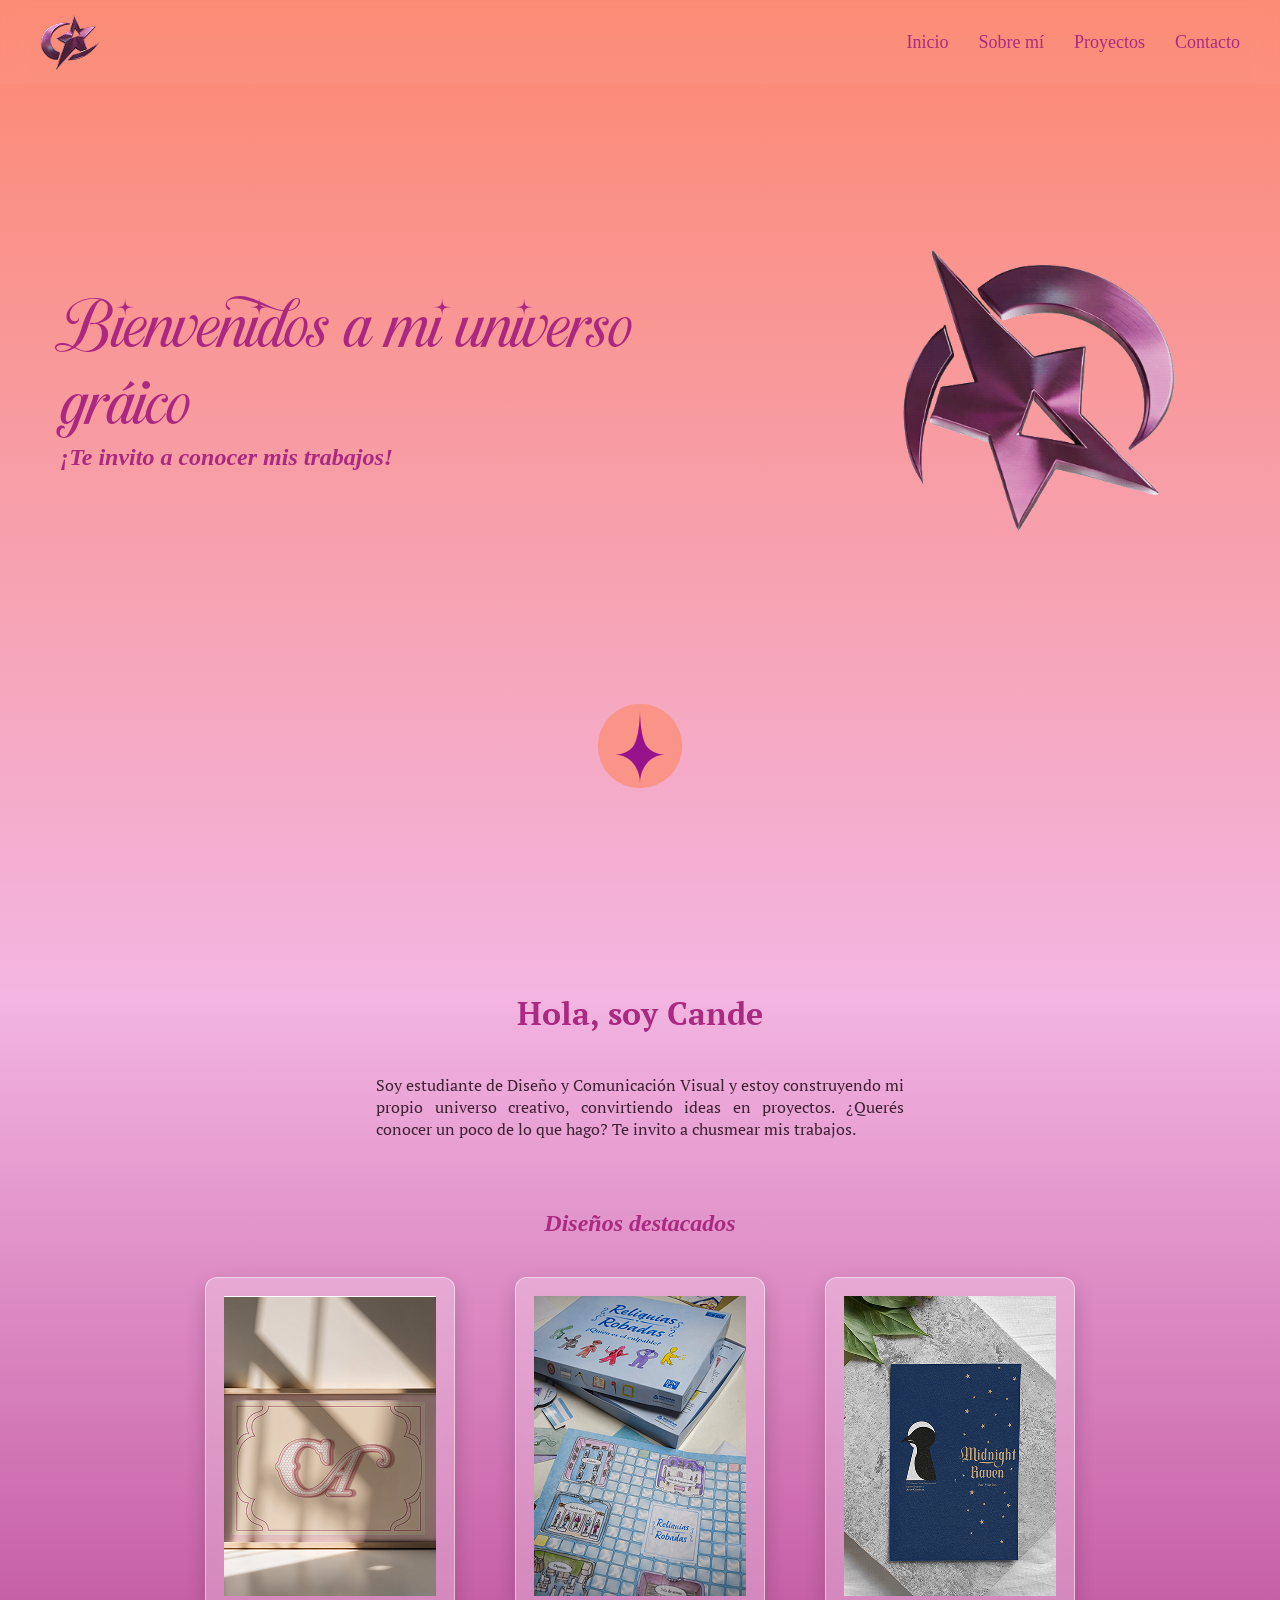
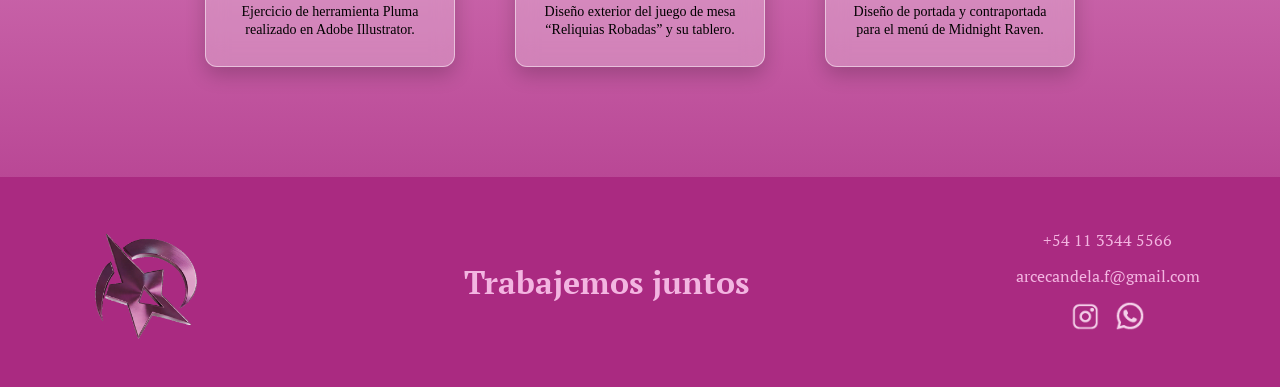
==== commit 471b2977: "casi todo listo" ====
--- a/index.html
+++ b/index.html
@@ -19,7 +19,13 @@
             <a href="index.html" class="logo">
                 <img src="img/logo_metalizado.png" alt="Logo de Cande Arce" width="60" height="60">
             </a>
+            <input type="checkbox" id="menu-toggle" class="menu-toggle">
 
+            <label for="menu-toggle" class="menu-hamburguesa">
+                <span></span>
+                <span></span>
+                <span></span>
+            </label>
             <nav>
                 <a href="index.html">Inicio</a>
                 <a href="sobre_mi.html">Sobre mí</a>
@@ -31,13 +37,14 @@
     </header>
 
     <main>
-        <section id="inicio">
-            <div class="presentacion">
-                <hgroup="texto-presentacion">
+        <section id="inicio-index">
+            <div class="presentacion-inicio">
+                <hgroup class="texto-presentacion">
                     <h1>Bienvenidos a mi universo gráfico</h1>
                     <h3>¡Te invito a conocer mis trabajos!</h3>
-                    </hgroup>
-                    <img src="img/mi_logo.gif" alt="Mi logo animado">
+                </hgroup>
+
+                <img class="gif-inicio" src="img/mi_logo.gif" alt="Mi logo animado">
             </div>
 
             <div class="contenedor-flecha">
@@ -94,7 +101,7 @@
 
                             <div class="tarjeta-frente">
                                 <figure>
-                                    <img src="img/juego de mesa-afuera.jpeg"
+                                    <img src="img/juego de mesa-afuera.png"
                                         alt="Diseño exterior del juego de mesa Reliquias Robadas y su tablero">
                                     <figcaption>
                                         Diseño exterior del juego de mesa “Reliquias Robadas” y su tablero.
@@ -104,7 +111,7 @@
 
                             <div class="tarjeta-dorso">
                                 <figure>
-                                    <img src="img/juego de mesa-adentro.jpeg"
+                                    <img src="img/juego de mesa-adentro.png"
                                         alt="Diseño interior y componentes del juego Reliquias Robadas">
                                     <figcaption>
                                         Diseño interior y componentes del juego “Reliquias Robadas”.
--- a/estilos.css
+++ b/estilos.css
@@ -6,7 +6,6 @@
     font-weight: 700;
     font-style: normal;
     color: #aa2a81;
-    text-align: center;
 }
 
 h3 {
@@ -171,6 +170,52 @@
     content: "★ ";
     color: #aa2a81;
 }
+/* MENÚ HAMBURGUESA */
+.menu-toggle {
+    display: none;
+}
+
+.menu-hamburguesa {
+    display: none;
+    flex-direction: column;
+    gap: 6px;
+    cursor: pointer;
+}
+
+.menu-hamburguesa span {
+    width: 28px;
+    height: 3px;
+    background-color: #aa2a81;
+    border-radius: 5px;
+}
+/* MENÚ HAMBURGUESA EN CELULARES */
+@media (max-width: 500px) {
+
+    header .contenedor {
+        position: relative;
+        justify-content: space-between;
+    }
+
+    .menu-hamburguesa {
+        display: flex;
+    }
+
+    header nav {
+        display: none;
+        flex-direction: column;
+        gap: 15px;
+        position: absolute;
+        top: 100%;
+        right: 0;
+        padding: 20px;
+        background: rgba(255, 255, 255, 0.9);
+        border-radius: 10px;
+    }
+
+    .menu-toggle:checked ~ nav {
+        display: flex;
+    }
+}
 
 /* =========================================
 ESTILOS DEL SOBRE MI
@@ -184,11 +229,8 @@
     background-attachment: scroll;
 }
 
-/* CONTENIDO PRINCIPAL */
 main {
     display: flex;
-    /*por algún motivo ninguna de las propiedades de flex son útiles, si las quitamos todo se ve exactamente igual*/
-    flex: 1;
     flex-direction: column;
     align-items: center;
     padding-top: 120px;
@@ -226,7 +268,7 @@
     gap: 26px 52px;
     width: 100%;
     max-width: 926px;
-    margin: 100px;
+    margin: 80px;
 }
 
 /* ESTILO GENERAL DE LOS CUATRO CUADRADOS */
@@ -239,7 +281,7 @@
     flex: 0 0 437px;
     height: 280px;
     background: #FFFFFF0A;
-    -webkit-backdrop-filter: blur(12px);
+    backdrop-filter: blur(12px);
     border: 1px solid #FFFFFF99;
     border-radius: 12px;
     padding: 22px 21px;
@@ -252,17 +294,8 @@
     text-align: center;
 }
 
-/* FORMACIÓN ACADÉMICA */
-.formacion {
-    display: flex;
-    flex-direction: column;
-    align-items: flex-start;
-    width: 100%;
-    gap: 12px;
-    line-height: 1.70;
-}
-
 /* TÍTULOS */
+#cuadrado-1 h3,
 #cuadrado-2 h3,
 #cuadrado-3 h3,
 #cuadrado-4 h3 {
@@ -270,6 +303,7 @@
 }
 
 /* Habilidades personales */
+#cuadrado-1 ul,
 #cuadrado-2 ul,
 #cuadrado-4 ul {
     padding-left: 18px;
@@ -277,31 +311,28 @@
 
 /* SECCIÓN DE HOBBIES */
 body.sobre-mi #hobbies {
-    width: 100%;
     max-width: 1100px;
-    padding: 0 20px;
-    margin-top: 150px;
-    /*alerta de margins muy grandes, mejor resolvelo con height vh*/
-    margin-bottom: 200px;
+    padding: 5vh 20px;
+    margin-bottom: 100px;
 }
 
 body.sobre-mi #hobbies h3 {
     text-align: center;
+    padding: 5vh 0;
 }
 
 body.sobre-mi #hobbies .contenedor-hobbies {
     display: flex;
     flex-direction: row;
     justify-content: center;
-    align-items: stretch;
     gap: 40px;
     flex-wrap: wrap;
 }
 
 /* TARJETAS DE HOBBIES */
-body.sobre-mi #hobbies .lectura,
-body.sobre-mi #hobbies .musica,
-body.sobre-mi #hobbies .cine {
+body.sobre-mi #hobbies #lectura,
+body.sobre-mi #hobbies #musica,
+body.sobre-mi #hobbies #cine {
     display: flex;
     flex-direction: column;
     align-items: center;
@@ -316,6 +347,11 @@
     box-shadow: 0 8px 20px rgba(0, 0, 0, 0.10);
 }
 
+
+body.sobre-mi #hobbies #musica {
+    width: 440px;
+}
+
 /* TEXTOS Y VIDEOS DE HOBBIES */
 body.sobre-mi #hobbies p {
     margin: 0;
@@ -325,8 +361,6 @@
 body.sobre-mi #hobbies iframe {
     display: block;
     width: 100%;
-    border: none;
-    border-radius: 12px;
 }
 
 /* =========================================
@@ -335,17 +369,25 @@
 
 /* Fondo exclusivo del index */
 body.portfolio {
-    background-image: url("img/fondo_degradado.png");
-    /*te va a convenir que el gradiente lo manejes por medio de código, esto lo configuras y copias desde figma, así el gradiente se genera desde el código y no se carga como imagen, haciendo esto sólo te preocupás por configurar cada gradiente por separado y el resto de las propiedades no hace falta aplicarlas. por otro lado, para el destello de abajo del index, lo mejor en ese caso es ponerlo como bg en la sección de diseños destacados*/
-    background-size: 100% auto;
-    background-position: top center;
-    background-repeat: no-repeat;
-    background-attachment: scroll;
-}
-
-
-
-body.portfolio .presentacion img {
+    background: linear-gradient(
+        to bottom,
+        #fc8870,
+        #F3B5E1,
+        #aa2a81
+    );
+    min-height: 100vh;
+}
+
+body.portfolio #inicio-index .presentacion-inicio {
+    display: flex;
+    flex-direction: row;
+    align-items: center;
+    justify-content: center;
+    gap: 70px;
+    padding: 60px;
+}
+
+body.portfolio #inicio-index .gif-inicio {
     width: 400px;
     height: auto;
     flex: 0 0 auto;
@@ -356,9 +398,8 @@
     display: flex;
     justify-content: center;
     align-items: center;
-    margin-top: 160px;
-    /*alerta de margin grande, hay mejores formas de hacerlo*/
-    margin-bottom: 40px;
+    margin-top: 60px;
+    margin-bottom: 100px;
 }
 
 body.portfolio .flecha-abajo {
@@ -366,11 +407,22 @@
     width: 92px;
     height: 92px;
     object-fit: contain;
-    transition: transform 0.3s ease;
-}
-
-body.portfolio .enlace-flecha:hover .flecha-abajo {
-    transform: scale(1.2);
+    animation: pulso 1.8s infinite;
+}
+
+/* animacion pulso */
+@keyframes pulso {
+    0% {
+        filter: drop-shadow(0 0 0 rgba(170, 42, 129, 0.7));
+    }
+
+    70% {
+        filter: drop-shadow(0 0 12px rgba(170, 42, 129, 0));
+    }
+
+    100% {
+        filter: drop-shadow(0 0 0 rgba(170, 42, 129, 0));
+    }
 }
 
 /* DESPLAZAMIENTO SUAVE */
@@ -385,6 +437,7 @@
     align-items: center;
     gap: 70px;
     padding: 40px 20px;
+    padding-top: 100px;
 }
 
 /* SECCIÓN DISEÑOS DESTACADOS */
@@ -392,13 +445,14 @@
     display: flex;
     flex-direction: column;
     align-items: center;
-    padding: 20px;
+    padding-bottom: 50px;
 }
 
 /* CONTENEDOR DE TARJETAS */
 #contenedor-tarjetas {
     display: flex;
     gap: 60px;
+    padding: 20px;
 }
 
 /* TARJETA */
@@ -472,16 +526,14 @@
     line-height: 1.3;
 }
 
-
 /* =========================================
 ESTILOS DEL PROYECTOS
    ========================================= */
 body.proyectos {
-    background-image: url("img/Fondo-proyectos.png");
-    background-size: 100% auto;
-    background-position: top center;
-    background-repeat: no-repeat;
-    background-attachment: scroll;
+    background: linear-gradient(to bottom,
+            #F3B5E1,
+            #fc8870);
+    min-height: 100vh;
 }
 
 #proyectos {
@@ -509,10 +561,7 @@
     display: flex;
     flex-direction: column;
     align-items: flex-start;
-    flex: 0 0 377px;
     width: 377px;
-    max-width: 100%;
-    min-height: 489px;
     padding: 37px;
 
     /* Efecto glass */
@@ -558,37 +607,23 @@
     opacity: 0;
 }
 
-.imagen-proyecto:hover img {
-    filter: none;
-}
-
-.imagen-proyecto:hover .texto-imagen {
-    opacity: 0;
-}
-
 /* TEXTOS DE LA TARJETA */
-.polaroid h2 {
+.polaroid figcaption h2 {
     margin: 18px 0 4px;
-    color: #AA2881;
-    font-size: 24px;
-}
-
-.polaroid p {
+    font-size: 22px;
+}
+
+.polaroid figcaption p {
     margin: 0 0 18px;
-    color: #3D2132;
     font-size: 16px;
 }
 
 /* BOTÓN DE BEHANCE */
 .boton-behance {
-    display: inline-block;
     padding: 10px 18px;
     border: 1px solid white;
-    background: transparent;
     color: #3D2132;
-    text-decoration: none;
     text-align: center;
-    transition: background 0.3s ease, color 0.3s ease;
     border-radius: 40px;
 }
 
@@ -648,11 +683,10 @@
 ESTILOS DEL CONTACTO
    ========================================= */
 body.contacto {
-    background-image: url("img/fondo_contacto.png");
-    background-size: 100% auto;
-    background-position: top center;
-    background-repeat: no-repeat;
-    background-attachment: scroll;
+    background: linear-gradient(to right,
+            #F3B5E1,
+            #fc8870);
+    min-height: 100vh;
 }
 
 #bienvenida {
@@ -693,19 +727,7 @@
     min-width: 0;
 }
 
-/* ADAPTACIÓN A PANTALLAS CHICAS */
-@media (max-width: 800px) {
-    main#contacto {
-        flex-direction: column;
-        gap: 30px;
-    }
-
-    #bienvenida,
-    #contacto #formulario {
-        width: 100%;
-        max-width: 524px;
-    }
-}
+
 
 /* FORMULARIO */
 #formulario {
@@ -780,7 +802,6 @@
     width: 100%;
     min-height: 150px;
     padding: 12px;
-    ;
 
     background: rgba(255, 255, 255, 0.55);
     border: 1px solid rgba(170, 42, 129, 0.35);
@@ -821,4 +842,5 @@
 /* EFECTO AL PASAR EL CURSOR */
 #formulario input[type="submit"]:hover {
     background: #aa2a81;
-}+}
+
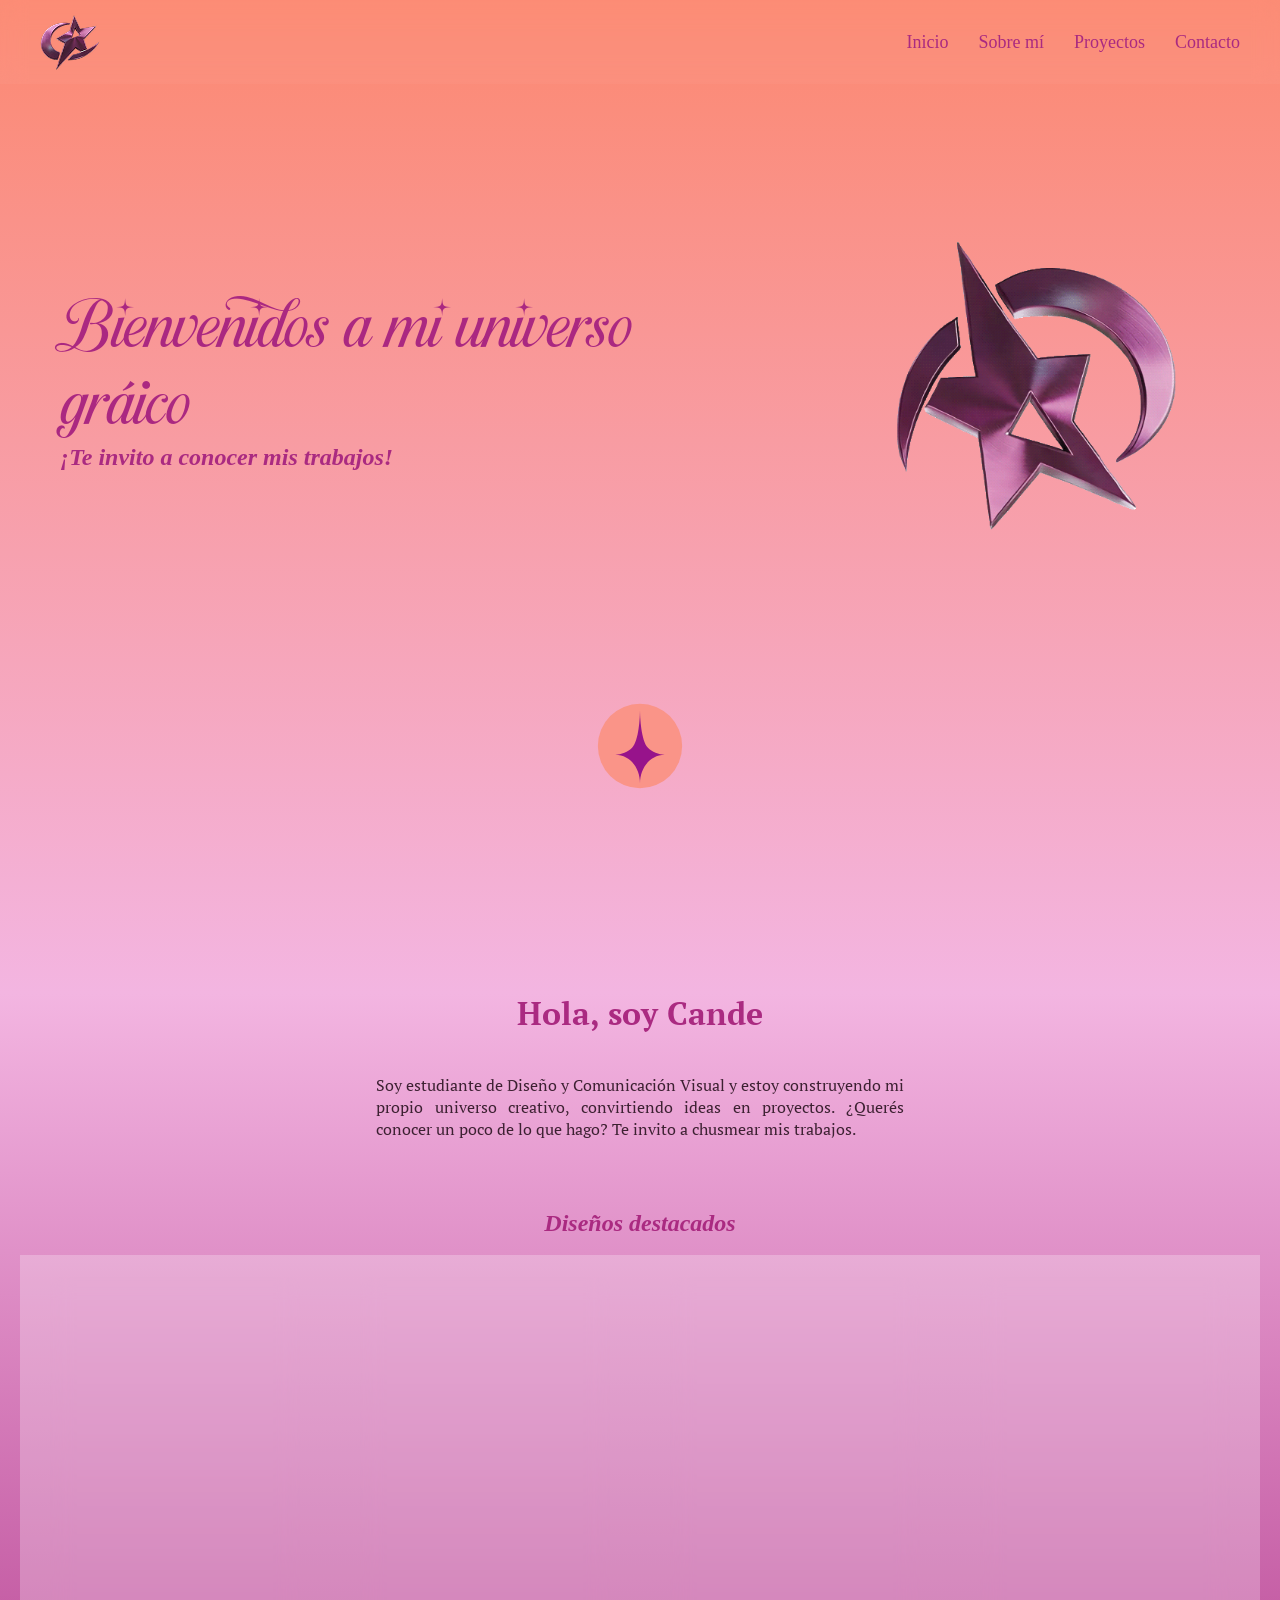
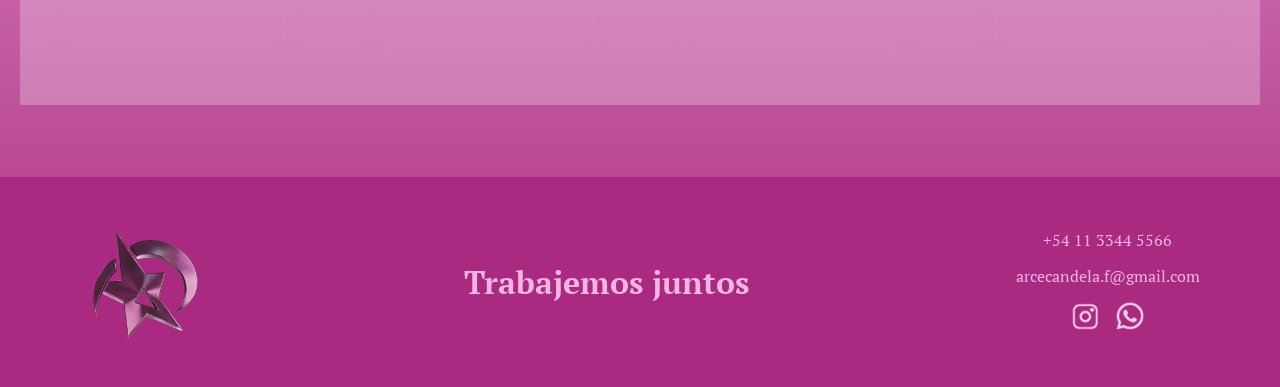
==== commit 7242562c: "Entrega final T.p 3" ====
--- a/index.html
+++ b/index.html
@@ -147,6 +147,32 @@
                         </div>
                     </div>
 
+                    <div class="tarjeta">
+                        <div class="tarjeta-contenido">
+
+                            <div class="tarjeta-frente">
+                                <figure>
+                                    <img src="img/revista.png" alt="Portada y contraportada del menú de Midnight Raven">
+                                    <figcaption>
+                                        Diseño editorial para la revista Entre Palabras.
+                                    </figcaption>
+                                </figure>
+                            </div>
+
+                            <div class="tarjeta-dorso">
+                                <figure>
+                                    <img src="img/revista-interior.png"
+                                        alt="Página interior del menú de Midnight Raven">
+                                    <figcaption>
+                                        Diseño de página para
+                                        la revista Entre Palabras.
+                                    </figcaption>
+                                </figure>
+                            </div>
+
+                        </div>
+                    </div>
+
                 </div>
             </div>
 
--- a/estilos.css
+++ b/estilos.css
@@ -85,6 +85,7 @@
 nav {
     display: flex;
     gap: 30px;
+    align-items: flex-end;
 }
 
 nav a {
@@ -170,13 +171,13 @@
     content: "★ ";
     color: #aa2a81;
 }
+
 /* MENÚ HAMBURGUESA */
 .menu-toggle {
     display: none;
 }
 
 .menu-hamburguesa {
-    display: none;
     flex-direction: column;
     gap: 6px;
     cursor: pointer;
@@ -188,34 +189,6 @@
     background-color: #aa2a81;
     border-radius: 5px;
 }
-/* MENÚ HAMBURGUESA EN CELULARES */
-@media (max-width: 500px) {
-
-    header .contenedor {
-        position: relative;
-        justify-content: space-between;
-    }
-
-    .menu-hamburguesa {
-        display: flex;
-    }
-
-    header nav {
-        display: none;
-        flex-direction: column;
-        gap: 15px;
-        position: absolute;
-        top: 100%;
-        right: 0;
-        padding: 20px;
-        background: rgba(255, 255, 255, 0.9);
-        border-radius: 10px;
-    }
-
-    .menu-toggle:checked ~ nav {
-        display: flex;
-    }
-}
 
 /* =========================================
 ESTILOS DEL SOBRE MI
@@ -226,7 +199,6 @@
     background-size: 100% auto;
     background-position: top center;
     background-repeat: no-repeat;
-    background-attachment: scroll;
 }
 
 main {
@@ -257,7 +229,6 @@
     flex-direction: column;
     align-items: center;
     gap: 40px;
-    width: 80%;
     max-width: 33rem;
 }
 
@@ -369,18 +340,15 @@
 
 /* Fondo exclusivo del index */
 body.portfolio {
-    background: linear-gradient(
-        to bottom,
-        #fc8870,
-        #F3B5E1,
-        #aa2a81
-    );
+    background: linear-gradient(to bottom,
+            #fc8870,
+            #F3B5E1,
+            #aa2a81);
     min-height: 100vh;
 }
 
 body.portfolio #inicio-index .presentacion-inicio {
     display: flex;
-    flex-direction: row;
     align-items: center;
     justify-content: center;
     gap: 70px;
@@ -684,8 +652,8 @@
    ========================================= */
 body.contacto {
     background: linear-gradient(to right,
-            #F3B5E1,
-            #fc8870);
+            #fc8870,
+            #F3B5E1);
     min-height: 100vh;
 }
 
@@ -698,10 +666,7 @@
 
 /* CONTENEDOR PRINCIPAL */
 main#contacto {
-    display: flex;
     flex-direction: row;
-    justify-content: center;
-    align-items: center;
     gap: 50px;
 
     max-width: 1200px;
@@ -711,8 +676,6 @@
 
 /* SECCIÓN DE BIENVENIDA */
 #bienvenida {
-    display: flex;
-    flex-direction: column;
     justify-content: center;
     flex: 1;
     max-width: 500px;
@@ -721,7 +684,6 @@
 
 /* SECCIÓN DEL FORMULARIO */
 #contacto #formulario {
-    display: flex;
     flex-direction: column;
     flex: 1;
     min-width: 0;
@@ -844,3 +806,105 @@
     background: #aa2a81;
 }
 
+@media screen and (max-width: 500px) {
+
+    /* HEADER PARA TODAS LAS PÁGINAS */
+    header .contenedor {
+        position: relative;
+    }
+
+    .logo img {
+        width: 45px;
+        height: 45px;
+    }
+
+    .menu-hamburguesa {
+        display: flex;
+    }
+
+    header nav {
+        flex-direction: column;
+        gap: 15px;
+        position: absolute;
+        top: 100%;
+        right: 0;
+        padding: 20px;
+        background: rgba(255, 255, 255, 0.55);
+        backdrop-filter: blur(12px);
+        border: 1px solid rgba(255, 255, 255, 0.7);
+        border-radius: 10px;
+    }
+
+    .menu-toggle:checked ~ nav {
+        display: flex;
+    }
+
+    /* INICIO */
+    body.portfolio #inicio-index .presentacion-inicio {
+        flex-direction: column;
+        padding: 30px 20px;
+    }
+
+    body.portfolio #inicio-index .texto-presentacion {
+        order: 1;
+        text-align: center;
+    }
+
+    body.portfolio #inicio-index .gif-inicio {
+        order: 2;
+        width: 250px;
+        height: auto;
+    }
+
+    /* PRESENTACIÓN */
+    body.portfolio #sobre-mi-diseñadora {
+        gap: 35px;
+        padding: 50px 20px;
+    }
+
+    body.portfolio .presentacion {
+        width: 100%;
+        gap: 20px;
+    }
+
+    body.portfolio .presentacion h2 {
+        font-size: 27px;
+    }
+
+    /* TARJETAS */
+    body.portfolio #contenedor-tarjetas {
+        flex-direction: column;
+        align-items: center;
+        gap: 25px;
+    }
+
+    /* CONTACTO */
+body.contacto main#contacto {
+    flex-direction: column;
+    gap: 35px;
+    padding: 100px 20px 40px;
+}
+
+body.contacto #bienvenida {
+    width: 100%;
+    text-align: center;
+}
+
+body.contacto #formulario form {
+    width: 100%;
+    height: auto;
+    padding: 25px 20px;
+}
+
+body.contacto #formulario .mensaje-archivo {
+    flex-direction: column;
+}
+
+    /* FOOTER PARA TODAS LAS PÁGINAS */
+    #pie-de-pagina {
+        flex-direction: column;
+        gap: 20px;
+        padding: 30px 15px;
+        text-align: center;
+    }
+}
